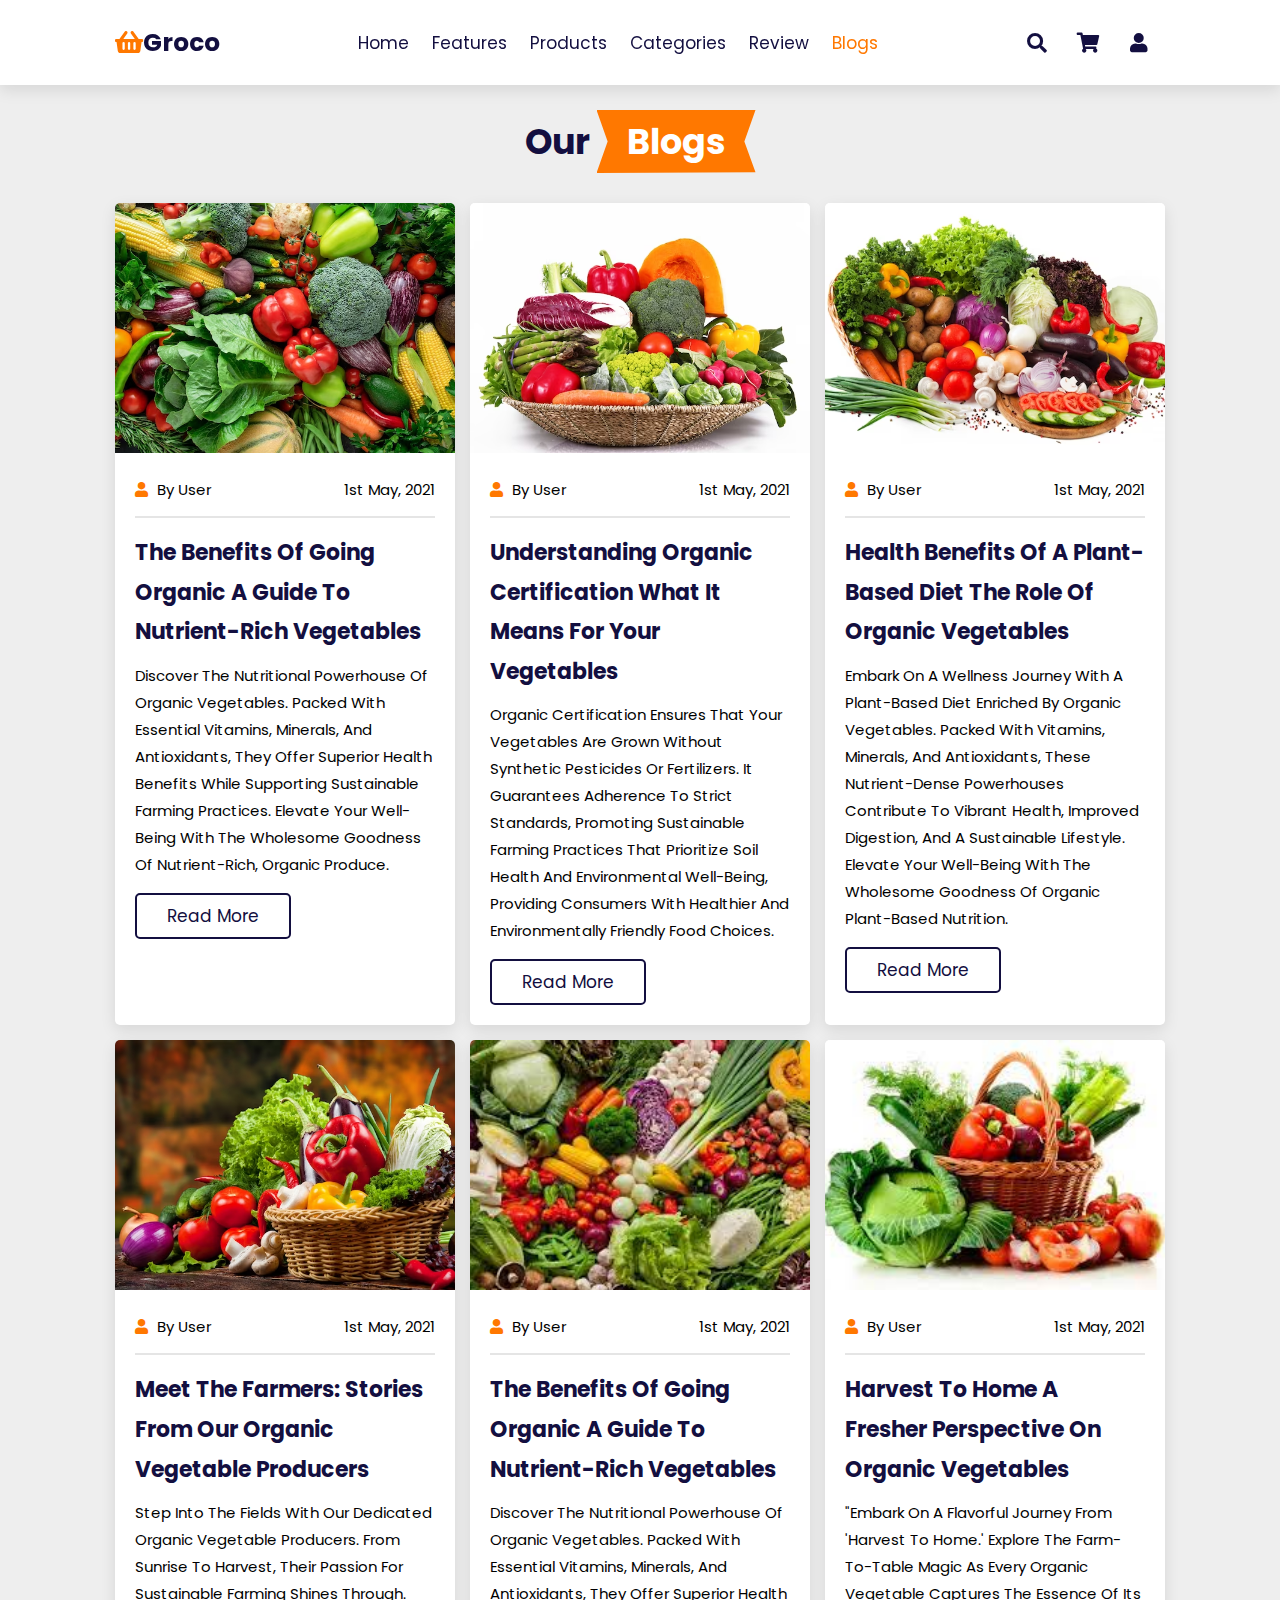
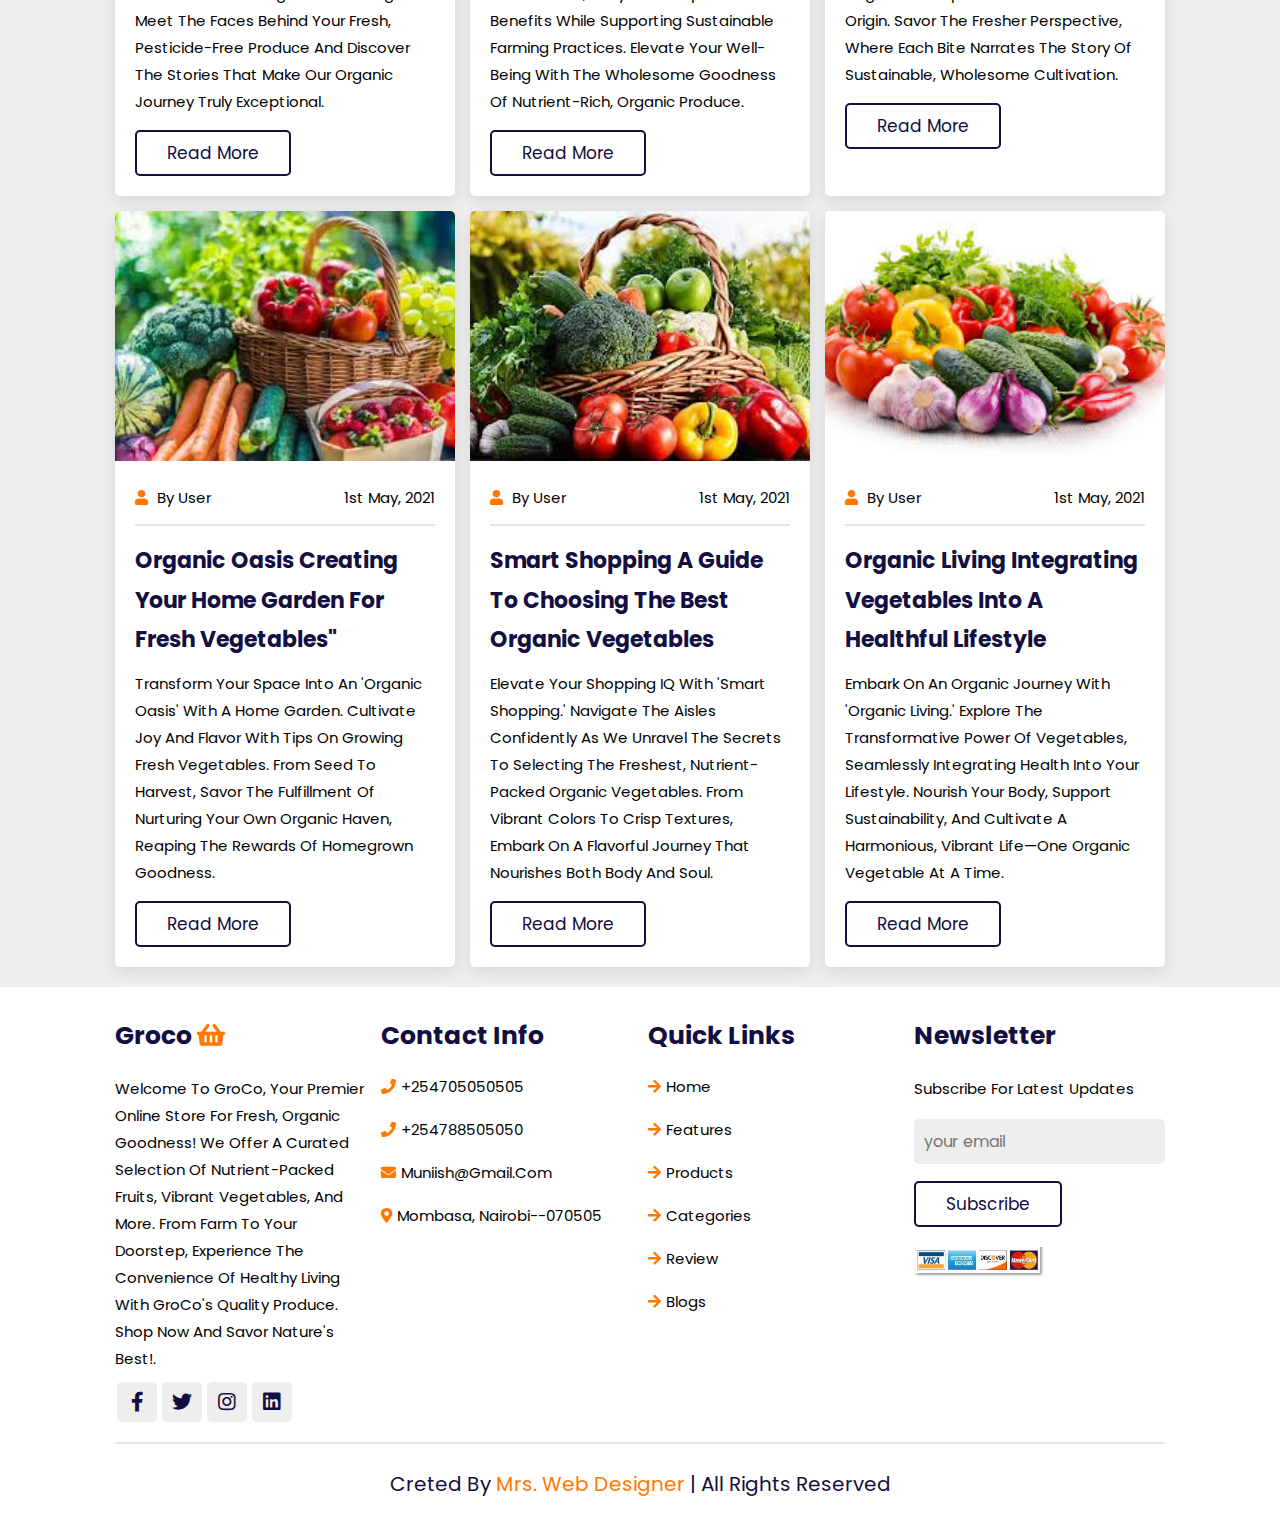
==== blog.html @ ba0c0082 "added new blog pages on html and css" ====
<!DOCTYPE html>
<html lang="en">
<head>
    <meta charset="UTF-8">
    <meta name="viewport" content="width=device-width, initial-scale=1.0">
    <title> complete responsive Grocery website esign tutorial</title>
   
  <link rel= "stylesheet" href="https://cdn.jsdelivr.net/npm/swiper@11/swiper-bundle.min.css"/>
    <!-- font awesome cdn link -->
   <link rel="stylesheet" href="https://cdnjs.cloudflare.com/ajax/libs/font-awesome/5.15.4/css/all.min.css">
   <!-- custom css file link -->
   <link rel="stylesheet" href="grocery.css">
</head>
<body>
   <!--header section start  -->
<header class="header">
  <a href="index.html" class="logo"><i class="fas fa-shopping-basket"></i>groco</a>
   <nav class="navbar">
    <a href="index.html">home</a>
    <a href="#features">features</a>
    <a href="./grocery.html">products</a>
    <a href="#categories">categories</a>
    <a href="#review">review</a>
    <a href="blog.html" style="color: #ff7800;">blogs</a>
   </nav> 
   <div class="icons">
    <div class="fas fa-bars" id="menu-btn"></div>
    <div class="fas fa-search" id="search-btn"></div>
    <div class="fas fa-shopping-cart" id="cart-btn"></div>
    <div class="fas fa-user" id="login-btn"></div>
   </div>
   <form action="" class="search-form">
    <input type="text"  id="search-box" placeholder="search here...">
    <label for="search-box" class="fas fa-search"></label>
   </form>

   <div class="shopping-cart">
    <div class="box">
        <i class="fas fa-trash"></i>
        <img src="images/watermelon-removebg-preview.png" alt="">
        <div class="content">
            <h3>watermelon</h3>
            <span class="price">$4.99/-</span>
            <span class="quantity">qty : 1</span>
        </div>
    </div>

    <div class="box">
        <i class="fas fa-trash"></i>
        <img src="images/onion.jfif" alt="">
        <div class="content">
            <h3>Onions</h3>
            <span class="price">$4.99/-</span>
            <span class="quantity">qty : 1</span>
        </div>
    </div>

    <div class="box">
        <i class="fas fa-trash"></i>
        <img src="images/chicken.jfif" alt="">
        <div class="content">
            <h3>chicken</h3>
            <span class="price">$4.99/-</span>
            <span class="quantity">qty : 1</span>
        </div>
    </div>

     <div class="total">total : $19.69/-</div>
     <a href="#" class="btn">checkout</a>
   </div>
  <form action="" class="login-form">
    <h3>login now</h3>
    <input type="email" placeholder="your email" class="box">
    <input type="password" placeholder="your password" class="box">
    <p>forget your password <a href="#"> click here</a></p>
    <p>don't have an account <a href="#"> create now</a></p>

    <input type="submit" value="login now" class="btn">
  </form>
</header>
   <!-- header section ends -->


<!-- blogs section start -->
<section class="blogs" id="blogs"style="margin-top: 70px;">

  <h1 class="heading"> our <span>blogs</span></h1>
  <div class="box-container">
    <div class="box">
      <img src="images/v.avif" alt="">
      <div class="content">
        <div class="icons">
          <a href="#"> <i class="fas fa-user"></i> by user </a>
          <a href="#"> <i class="fas fa-calender"></i> 1st may, 2021 </a>
        </div>
        <h3>The Benefits of Going Organic A Guide to Nutrient-Rich Vegetables</h3>
        <p>Discover the nutritional powerhouse of organic vegetables.
        Packed with essential vitamins, minerals, and antioxidants, 
        they offer superior health benefits while supporting sustainable 
        farming practices. Elevate your well-being with the wholesome 
        goodness of nutrient-rich, organic produce.</p>
        <a href="#" class="btn"> read more</a>
      </div>
    </div>

    <div class="box">
      <img src="images/fresh-group-vegetables-white_100488-1566.avif" alt="">
      <div class="content">
        <div class="icons">
          <a href="#"> <i class="fas fa-user"></i> by user </a>
          <a href="#"> <i class="fas fa-calender"></i> 1st may, 2021 </a>
        </div>
        <h3>Understanding Organic Certification What It Means for Your Vegetables</h3>
        <p>Organic certification ensures that your vegetables are grown without synthetic 
        pesticides or fertilizers. It guarantees adherence to strict standards, 
        promoting sustainable farming practices that prioritize soil health and 
        environmental well-being, providing consumers with healthier and environmentally 
        friendly food choices.</p>
        <a href="#" class="btn"> read more</a>
      </div>
    </div>

    <div class="box">
      <img src="images/collection-fruits-vegetables-isolated_135427-230.avif" alt="">
      <div class="content">
        <div class="icons">
          <a href="#"> <i class="fas fa-user"></i> by user </a>
          <a href="#"> <i class="fas fa-calender"></i> 1st may, 2021 </a>
        </div>
        <h3>Health Benefits of a Plant-Based Diet The Role of Organic Vegetables</h3>
        <p>Embark on a wellness journey with a plant-based diet enriched by 
        organic vegetables. Packed with vitamins, minerals, and antioxidants, 
        these nutrient-dense powerhouses contribute to vibrant health, 
        improved digestion, and a sustainable lifestyle. Elevate your 
        well-being with the wholesome goodness of organic plant-based nutrition.</p>
        <a href="#" class="btn"> read more</a>
      </div>
    </div>

    <div class="box">
      <img src="images/organic-food-background-vegetables-basket_135427-232.avif" alt="">
      <div class="content">
        <div class="icons">
          <a href="#"> <i class="fas fa-user"></i> by user </a>
          <a href="#"> <i class="fas fa-calender"></i> 1st may, 2021 </a>
        </div>
        <h3>Meet the Farmers: Stories from Our Organic Vegetable Producers</h3>
        <p>Step into the fields with our dedicated organic vegetable producers. 
        From sunrise to harvest, their passion for sustainable farming shines 
        through. Meet the faces behind your fresh, pesticide-free produce and 
        discover the stories that make our organic journey truly exceptional.</p>
        <a href="#" class="btn"> read more</a>
      </div>
    </div>

        <div class="box">
          <img src="images/veg3.jfif" alt="">
          <div class="content">
            <div class="icons">
              <a href="#"> <i class="fas fa-user"></i> by user </a>
              <a href="#"> <i class="fas fa-calender"></i> 1st may, 2021 </a>
            </div>
            <h3>The Benefits of Going Organic A Guide to Nutrient-Rich Vegetables</h3>
            <p>Discover the nutritional powerhouse of organic vegetables.
            Packed with essential vitamins, minerals, and antioxidants, 
            they offer superior health benefits while supporting sustainable 
            farming practices. Elevate your well-being with the wholesome 
            goodness of nutrient-rich, organic produce.</p>
            <a href="#" class="btn"> read more</a>
          </div>
        </div>
    
        <div class="box">
          <img src="images/veg2.jfif" alt="">
          <div class="content">
            <div class="icons">
              <a href="#"> <i class="fas fa-user"></i> by user </a>
              <a href="#"> <i class="fas fa-calender"></i> 1st may, 2021 </a>
            </div>
            <h3>Harvest to Home A Fresher Perspective on Organic Vegetables</h3>
            <p>"Embark on a flavorful journey from 'Harvest to Home.' 
            Explore the farm-to-table magic as every organic vegetable 
            captures the essence of its origin. Savor the fresher 
            perspective, where each bite narrates the story of 
            sustainable, wholesome cultivation.</p>
            <a href="#" class="btn"> read more</a>
          </div>
        </div>
    
        <div class="box">
          <img src="images/organic2.jfif" alt="">
          <div class="content">
            <div class="icons">
              <a href="#"> <i class="fas fa-user"></i> by user </a>
              <a href="#"> <i class="fas fa-calender"></i> 1st may, 2021 </a>
            </div>
            <h3>Organic Oasis Creating Your Home Garden for Fresh Vegetables"</h3>
            <p>Transform your space into an 'Organic Oasis' with a home garden.
             Cultivate joy and flavor with tips on growing fresh vegetables. 
             From seed to harvest, savor the fulfillment of nurturing your 
             own organic haven, reaping the rewards of homegrown goodness.</p>
            <a href="#" class="btn"> read more</a>
          </div>
        </div>
    
        <div class="box">
          <img src="images/organic3.jfif" alt="">
          <div class="content">
            <div class="icons">
              <a href="#"> <i class="fas fa-user"></i> by user </a>
              <a href="#"> <i class="fas fa-calender"></i> 1st may, 2021 </a>
            </div>
            <h3>Smart Shopping A Guide to Choosing the Best Organic Vegetables</h3>
            <p>Elevate your shopping IQ with 'Smart Shopping.' 
            Navigate the aisles confidently as we unravel the 
            secrets to selecting the freshest, nutrient-packed organic 
            vegetables. From vibrant colors to crisp textures, 
            embark on a flavorful journey that nourishes both body and soul.</p>
            <a href="#" class="btn"> read more</a>
          </div>
        </div>
    

        <div class="box">
            <img src="images/organic4.jfif" alt="">
            <div class="content">
              <div class="icons">
                <a href="#"> <i class="fas fa-user"></i> by user </a>
                <a href="#"> <i class="fas fa-calender"></i> 1st may, 2021 </a>
              </div>
              <h3>Organic Living Integrating Vegetables into a Healthful Lifestyle</h3>
              <p>Embark on an organic journey with 'Organic Living.' 
               Explore the transformative power of vegetables, seamlessly 
               integrating health into your lifestyle. Nourish your body, 
               support sustainability, and cultivate a harmonious, vibrant 
               life—one organic vegetable at a time.</p>
              <a href="#" class="btn"> read more</a>
            </div>
          </div>






  </div>
</section>

<!--blogs section ends  -->


<!--footer section starts  -->

<section class="footer">

  <div class="box-container">
    <div class="box">
      <h3> groco <i class="fas fa-shopping-basket"></i></h3>
      <p>Welcome to GroCo, your premier online store for fresh, 
      organic goodness! We offer a curated selection of nutrient-packed 
      fruits, vibrant vegetables, and more. From farm to your doorstep, 
      experience the convenience of healthy living with GroCo's quality 
      produce. Shop now and savor nature's best!.</p>
      <div class="share">
       <a href="#" class="fab fa-facebook-f"></a>
       <a href="#" class="fab fa-twitter"></a>
       <a href="#" class="fab fa-instagram"></a>
       <a href="#" class="fab fa-linkedin"></a>
      </div>
    </div>

    <div class="box">
      <h3>contact info</h3>
     <a href="#" class="links"><i class="fas fa-phone"></i>+254705050505</a>
     <a href="#" class="links"><i class="fas fa-phone"></i>+254788505050</a>
     <a href="#" class="links"><i class="fas fa-envelope"></i>muniish@gmail.com</a>
     <a href="#" class="links"><i class="fas fa-map-marker-alt"></i>Mombasa, Nairobi--070505</a>
    </div>

    <div class="box">
      <h3>Quick links</h3>
     <a href="#" class="links"><i class="fas fa-arrow-right"></i>home</a>
     <a href="#" class="links"><i class="fas fa-arrow-right"></i>features</a>
     <a href="#" class="links"><i class="fas fa-arrow-right"></i>products</a>
     <a href="#" class="links"><i class="fas fa-arrow-right"></i>categories</a>
     <a href="#" class="links"><i class="fas fa-arrow-right"></i>review</a>
     <a href="#" class="links"><i class="fas fa-arrow-right"></i>blogs</a>
     
    </div>

    <div class="box">
      <h3>newsletter</h3>
     <p>subscribe for latest updates</p>
     <input type="text"  placeholder="your email" class="email">
     <input type="submit" value="subscribe" class="btn">
     <img src="images/payment.jpg"  class="payment-img" alt="">
    </div>

  </div>

  <div class="credit"> creted by <span> mrs. web designer </span> | all rights reserved </div>


</section>



















<!-- footer section ends -->



























    <!-- custom js file -->
    <script src="https://cdn.jsdelivr.net/npm/swiper@11/swiper-bundle.min.js"></script>
    <script src="grocery.js"></script>
</body>
</html>
---- grocery.css ----
@import url('https://fonts.googleapis.com/css2?family=Poppins:wght@100;300;400;500;600&display=swap');
:root{
    --orange:#ff7800;
    --black:#130f40;
    --light-color:--#666;
    --box-shadow: 0 .5rem 1.5rem rgba(0,0,0,.1);
    --border:.2rem solid rgba(0,0,0,.1);
    --outline:.1rem solid rgba(0,0,0,.1);
    --outline-hover:.2rem solid var(--black);

}

*{
    font-family: 'Poppins', sans-serif;
    margin: 0; padding: 0;
    box-sizing: border-box;
    outline: none; border: none;
    text-decoration: none;
    text-transform: capitalize;
    transition: all.2s linear;

}
html {
 font-size: 62.5%;
 overflow-x: hidden;
 scroll-behavior: smooth;
 scroll-padding-top: 7rem;

}
body {
    background: #eee;
}
section {
 padding: 2rem 9%;   
}
.heading {
  text-align: center;
  padding: 2rem 0;
  padding-bottom: 3rem;
  font-size: 3.5rem;
  color: var(--black);

}
.heading span {
   background: var(--orange);
   color: #fff;
   display: inline-block;
   padding: .5rem 3rem;
   clip-path: polygon(100% 0, 93% 50%, 100% 99%, 0% 100%, 7% 50%, 0% 0%);

}
.btn {
  margin-top: 1rem;
  display: inline-block;
  padding: .8rem 3rem;
  font-size: 1.7rem;
  border-radius: .5rem;
  border: .2rem solid var(--black);
  color: var(--black);
  cursor: pointer;  
  background: none;
}
.btn:hover {
    background: var(--orange);
    color: #fff;
}
.header {
  position: fixed;
  top:0; left: 0; right: 0;
  z-index: 1000;
  display: flex;
  align-items: center;
  justify-content: space-between;
  padding: 2rem 9%;
  background: #fff;
  box-shadow: var(--box-shadow);

}
.header .logo {
   font-size: 2.5rem;
   font-weight: bolder;
   color: var(--black); 
}
.header .logo i {
color: var(--orange);
}

.header .navbar a{
    font-size: 1.7rem;
    margin: 0 1rem;
    color: var(--black);
}
header .navbar a:hover {
 color: var(--orange);   
}
.header .icons div {
height: 4.5rem;
width: 4.5rem;
line-height: 4.5rem;
border-radius: .5rem;
background: #fff;
color: var(--black);
font-size: 2rem;
margin-right: .3rem;
cursor: pointer;
text-align: center;
}
.header .icons div:hover {
    background: var(--orange);
    color: #fff;
}
#menu-btn{
    display: none;
} 
.header .search-form {
    position: absolute;
    top: 110%; right:-110%;
    width: 50rem;
    height: 5rem;
    background: #fff;
    border-radius: .5rem;
    overflow: hidden;
    display: flex;
    align-items: center;
    box-shadow: var(--box-shadow);
}
.header .search-form.active {
  right: 2rem;
  transition: .4s linear;  
}
.header .search-form input {
height: 100%;
width: 100%;
background: none;
text-transform: none;
font-size: 1.6rem;
color: var(--black);
padding: 0 1.5rem;
}
.header .search-form label {
  font-size: 2.2rem;
  padding-right: 1.5rem;
  color: var(--black);
  cursor: pointer;  
}
.header .search-form label:hover {
  color: var(--orange);  
}
.header .shopping-cart {
    position: absolute;
    top: 110%; right: -110%;
    padding: 1rem;
    border-radius: .5rem;
    box-shadow: var(--box-shadow);
    width: 35rem;
    background: #fff;

}
.header .shopping-cart.active {
   right: 2rem;
   transition: .4s linear; 
}
.header .shopping-cart .box {
  display: flex;
  align-items: center;
  gap: 1rem;
  position: relative;
  margin: 1rem 0;  
}
.header .shopping-cart .box img {
   height: 10rem; 
}
.header .shopping-cart .box .fa-trash {
  font-size: 2rem;
  position: absolute;
  top: 50%; right: 2rem;
  cursor: pointer;
  color: var(--light-color);
  transform: translateY(-50%);  
}
.header .shopping-cart .box .fa-trash:hover {
color: var(--orange);    
}
.header .shopping-cart .box .content h3 {
    color: var(--black);
    font-size: 1.7rem;
    padding-bottom: 1rem;
}
.header .shopping-cart .box .content span {
    color: var(--light-color);
    font-size: 1.6rem;
}
.header .shopping-cart .box .content .quantity {
padding-left: 1rem;
}
.header .shopping-cart .total {
 font-size: 2.5rem;
 padding: 1rem 0;
 text-align: center;
 color: var(--black);   
}
.header .shopping-cart .btn {
    display: block;
    text-align: center;
    margin: 1rem;
}
.header .login-form {
 position: absolute;
 top: 110%; right: -110%;
 width: 30rem;
 box-shadow: var(--box-shadow);  
 padding: 2rem;
 border-radius: .5rem; 
 background: #fff;
 text-align: center;
}
.header .login-form.active {
  right: 2rem;
  transform: .4s linear;  
}
.header .login-form h3 {
    font-size: 2.5rem;
    text-transform: uppercase;
    color: var(--black);
}
.header .login-form .box {
  width: 100%;
  margin: .7rem 0;
  background: #eee;
  border-radius: .5rem;
  padding: 1rem;
  font-size: 1.6rem;
  color: var(--black);
  text-transform: none;
}
.header .login-form p {
  font-size: 1.4rem;
  padding: .5rem 0;
  color: var(--light-color);  
}
.header .login-form p a {
  color: var(--orange);
  text-decoration: underline;  
}
.home {
  display: flex;
  align-items: center;
  justify-content: center;
  background: url(images/banner2.jpg) no-repeat; 
  background-position: center;
  background-size: cover;
  padding-top: 17rem;
  padding-bottom: 10rem; 
}
.home .content {
  text-align: center;
  width: 60rem;  
}
.home .content h3 {
    color: var(--light-color);
    font-size: 3rem;
  
}
.home .content h3 span{
    color: var(--orange);
}
.home .content p {
    color: var(--light-color);
    font-size: 1.7rem;
    padding: 1rem 0;
    line-height:1.8rem ;
}
.features .box-container {
    display: grid;
    grid-template-columns: repeat(auto-fit, minmax(30rem, 1fr));
    gap: 1.5rem;
}
.features .box-container .box {
   padding: 3rem;
   background: #fff;
   outline: var(--outline);
   outline-offset: -1rem;
   text-align: center; 
   box-shadow: var(--box-shadow);
}

.features .box-container .box:hover {
    outline: var(--outline-hover);
    outline-offset: 0rem;  
}
.features .box-container .box img {
 margin: 1rem 0;
 height: 15rem;   
}
.features .box-container .box h3 {
 font-size: 2.5rem;
 line-height: 1.8;
 color: var(--black);   
}
.features .box-container .box p {
    font-size: 1.5rem;
    line-height: 1.8;
    color: var(--light-color); 
    padding: 1rem 0;  
}
.products .product-slider {
    padding: 1rem;
}
.products .product-slider:first-child {
  margin-bottom: 2rem;  
}  
.products .product-slider .box{
    background: #fff;
    border-radius: .5rem;
    padding: 3rem 2rem;
    outline-offset: -1rem;
    outline: var(--outline);
    box-shadow: var(--box-shadow);
    transition: .2s linear;
}
.products .product-slider .box:hover {
    outline-offset: 0rem;
    outline: var(--outline-hover); 
}
.products .product-slider .box img {
    height: 20rem;
}
.products .product-slider .box h3 {
  font-size: 2.5rem;
  color: var(--black);  
}
.products .product-slider .box .price{
    font-size: 2rem;
    color: var(--light-color); 
    padding: .5rem 0; 
}
.products .product-slider .box .star i{
    font-size: 2rem;
    color: var(--orange); 
    padding: .5rem 0; 
}
.categories .box-container {
  display: grid;
  grid-template-columns: repeat(auto-fit, minmax(26rem, 1fr));
  gap: 1.5rem;
}

.categories .box-container .box{
 padding: 3rem 2rem;
 border-radius: .5rem;
 background: #fff;
 box-shadow: var(--black);
 outline: var(--outline);
 outline-offset: -1rem;
 text-align: center; 
}
.categories .box-container .box:hover{
  outline: var(--outline-hover);
 outline-offset: 0rem;
}
.categories .box-container .box img {
  margin: 1rem 0;
  height: 15rem;
}
.categories .box-container .box h3{
  font-size: 2rem;
  color: var(--black);
  line-height: 1.8;
}
.categories .box-container .box p {
  font-size: 1.7rem;
  color: var(--light-color);
  line-height: 1.8;
  padding: 1rem 0;
}
.review .review-slider{
  padding: 1rem;
}
.review .review-slider .box {
  background: #fff;
  border-radius: .5rem;
  text-align: center;
  padding: 3rem 2rem;
  outline-offset: -1rem;
  outline: var(--outline);
  box-shadow: var(--box-shadow);
  transition: .2s linear; 
}
.review .review-slider .box:hover {
  outline: var(--outline-hover);
 outline-offset: 0rem;
} 
.review .review-slider .box img {
  height: 10rem;
  width: 10rem;
  border-radius: 50%;
}
.review .review-slider .box p{
  padding: 1rem 0;
  line-height: 1.8;
  color: var(--light-color);
  font-size: 1.5rem;
}
.review .review-slider .box h3{
  padding-bottom: .5rem;
  color: var(--black);
  font-size: 2.2rem;
}
.review .review-slider .box .stars i{
  color: var(--orange);
  font-size: 1.7rem;
}
.blogs .box-container {
  display: grid;
  grid-template-columns: repeat(auto-fit, minmax(30rem, 1fr));
  gap: 1.5rem;
}
.blogs .box-container .box {
  overflow: hidden;
  border-radius: .5rem;
  box-shadow: var(--box-shadow);
  background: #fff;
}
.blogs .box-container .box img {
  height: 25rem;
  width: 100%;
  object-fit: cover;
}
.blogs .box-container .box .content {
  padding: 2rem;
}
.blogs .box-container .box .content .icons {
 display: flex;
 align-items: center;
 justify-content: space-between;
 padding-bottom: 1.5rem;
 margin-bottom: 1rem;
 border-bottom: var(--border);
}
.blogs .box-container .box .content .icons a {
  color: var(--light-color);
  font-size: 1.5rem;
}
.blogs .box-container .box .content .icons a:hover {
color: var(--black); 
}
.blogs .box-container .box .content .icons a i{
  color: var(--orange);
  padding-right: .5rem;
}
.blogs .box-container .box .content h3 {
  line-height: 1.8;
  color: var(--black);
  font-size: 2.2rem;
  padding: .5rem 0;
}
.blogs .box-container .box .content p {
  line-height: 1.8;
  color: var(--light-color);
  font-size: 1.5rem;
  padding: .5rem 0;
}

.footer {
  background: #fff;
}
.footer .box-container {
  display: grid;
  grid-template-columns: repeat(auto-fit, minmax(25rem, 1fr));
  gap: 1.5rem;
}
.footer .box-container .box h3 {
  font-size: 2.5rem;
  color: var(--black);
  padding: 1rem 0;
}
.footer .box-container .box h3 i{
  color: var(--orange);
  }
  
.footer .box-container .box .links {
  display: block;
  font-size: 1.5rem;
  color: var(--light-color);
  padding: 1rem 0;
}
.footer .box-container .box .links i {
  color: var(--orange);
  padding-right: .5rem;
}
.footer .box-container .box .links:hover i {
  padding-right: 2rem;
}
.footer .box-container .box p {
  line-height: 1.8;
  font-size: 1.5rem;
  color: var(--light-color);
  padding: 1rem 0;
}

.footer .box-container .box .share a{
  height: 4rem;
  width: 4rem;
  line-height: 4rem;
  border-radius: .5rem;
  font-size: 2rem;
  color: var(--black);
  margin-left: .2rem;
  background: #eee;
  text-align: center;
}
.footer .box-container .box .share a:hover {
  background: var(--orange);
  color: #fff;
}
.footer .box-container .box .email {
  width: 100%;
  margin: .7rem 0;
  padding: 1rem;
  border-radius: .5rem;
  background: #eee;
  font-size: 1.6rem;
  color: var(--black);
  text-transform: none;
}
.footer .box-container .box .payment-img {
 margin-top: 2rem;
 height: 3rem; 
}

.footer .credit {
 text-align: center;
 margin-top: 2rem;
 padding: 1rem;
 padding-top: 2.5rem;
 font-size: 2rem;
 color: var(--black);
 border-top:var(--border) ; 
}
.footer .credit span {
  color: var(--orange);
}

















/* media quaries */
@media (max-width:991px){
    html {
        font-size: 55%;
   } 
    .header {
     padding: 2rem;   
    }
    section {
        padding: 2rem;   
    }
}
@media (max-width:768px){
    #menu-btn{
        display: inline-block;

    }
    .header .search-form {
    width: 90%;    
    }
    .header .navbar {
       position: absolute;
       top: 110%; right: -110%;
       width: 30rem;
       box-shadow: var(--box-shadow);
       border-radius: .5rem;
       background: #fff; 
    }
    .header .navbar.active{
      right: 2rem;
      transition: .4s linear;  
    }
    .header .navbar a {
      font-size: 2rem; 
      margin: 2rem 2.5rem;
      display: block; 
    } 
}
@media (max-width:450px){
    html {
        font-size: 50%;
   } 
    .heading {
     font-size: 2.5rem;   
    }

    .footer {
     text-align: center; 
    }
}
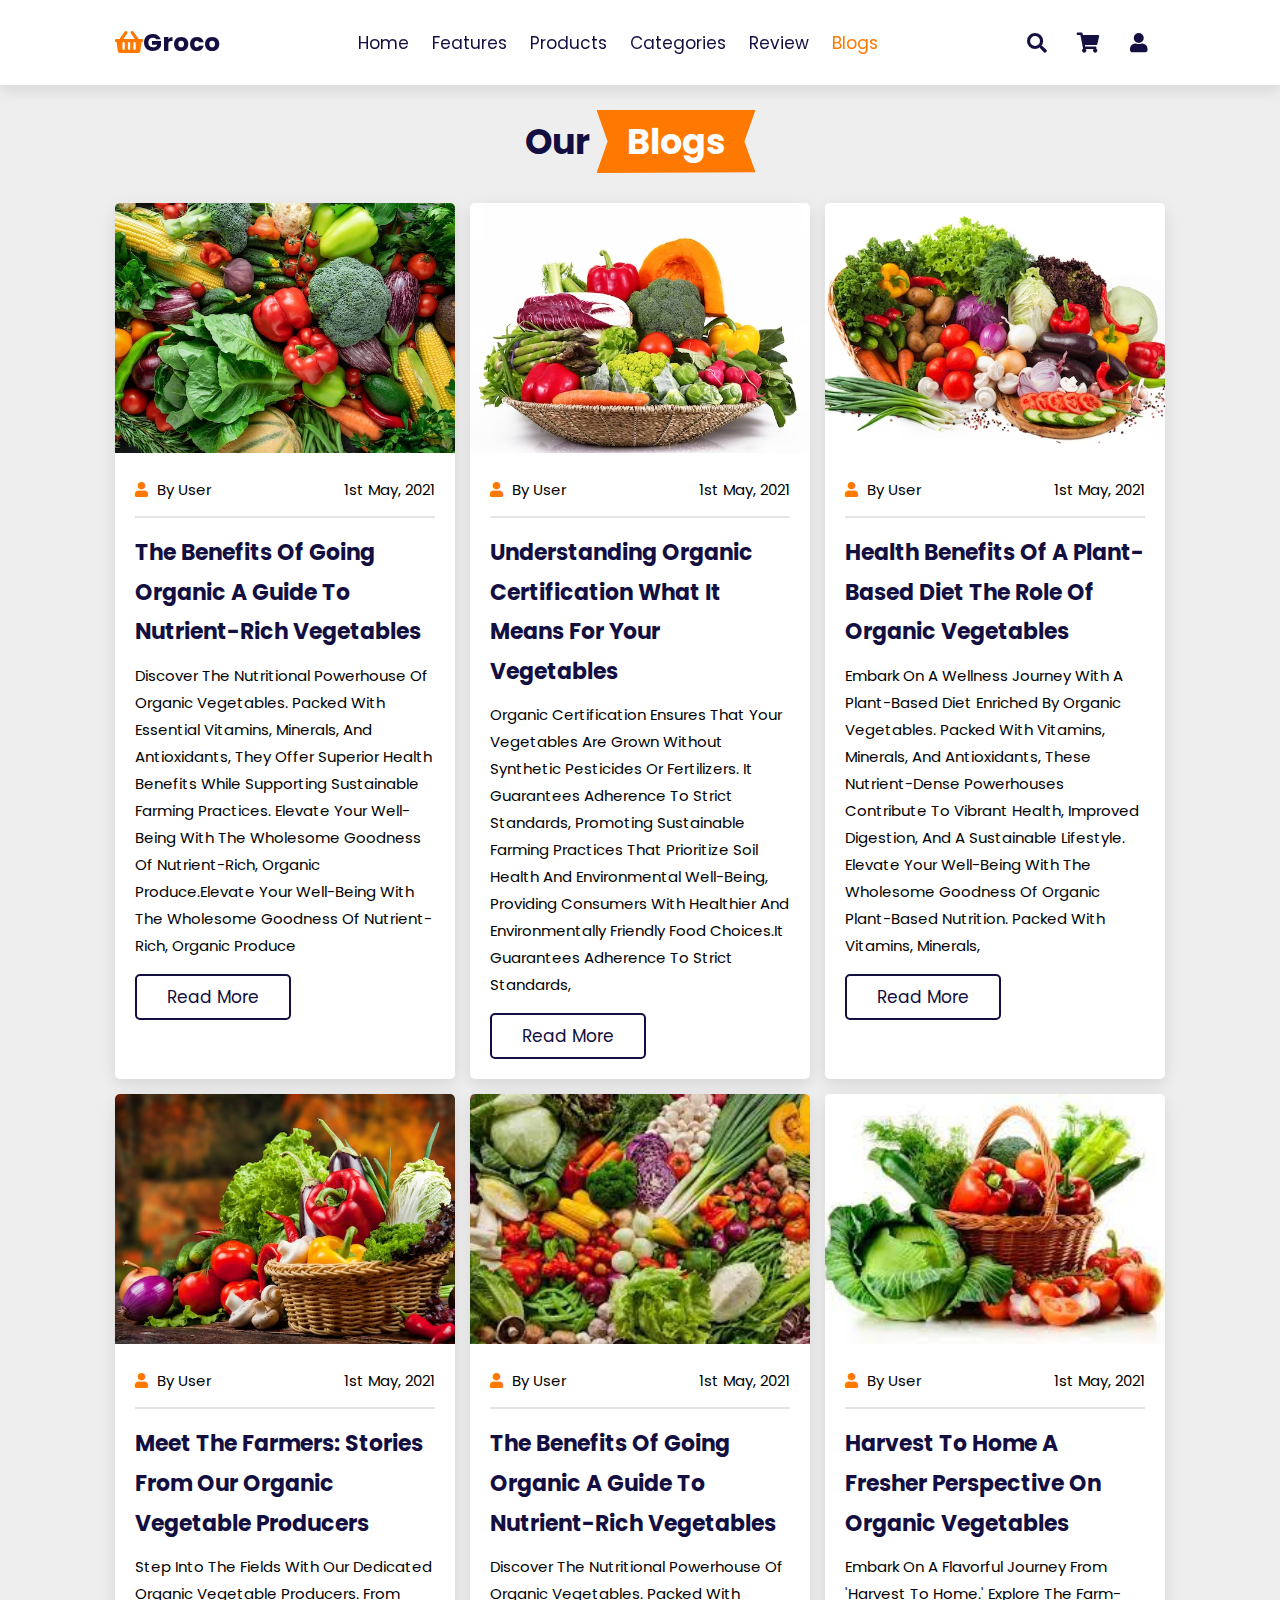
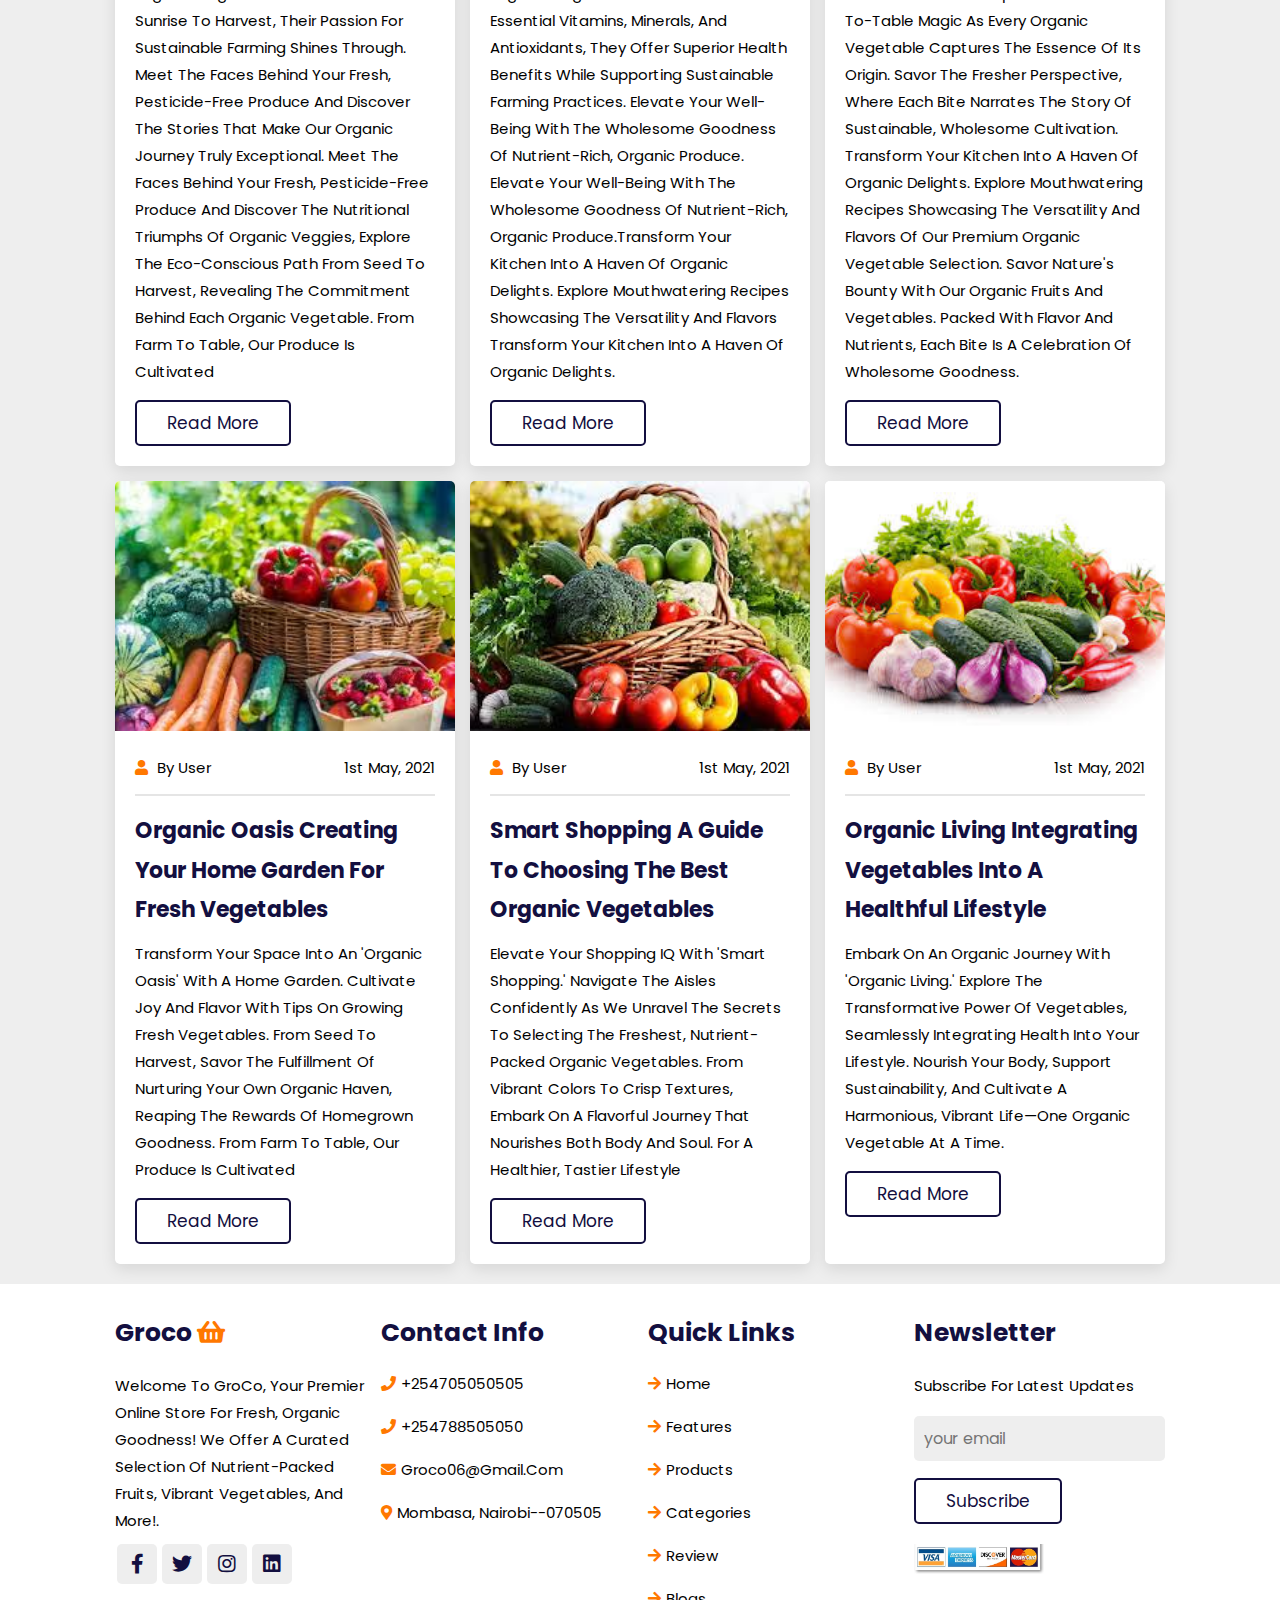
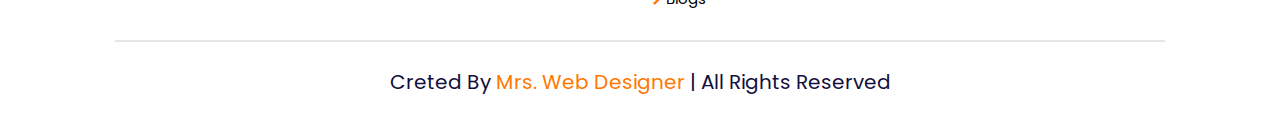
==== commit 63cc920b: "updated some changes" ====
--- a/blog.html
+++ b/blog.html
@@ -19,7 +19,7 @@
     <a href="index.html">home</a>
     <a href="#features">features</a>
     <a href="./grocery.html">products</a>
-    <a href="#categories">categories</a>
+    <a href="categories.html">categories</a>
     <a href="#review">review</a>
     <a href="blog.html" style="color: #ff7800;">blogs</a>
    </nav> 
@@ -98,7 +98,8 @@
         Packed with essential vitamins, minerals, and antioxidants, 
         they offer superior health benefits while supporting sustainable 
         farming practices. Elevate your well-being with the wholesome 
-        goodness of nutrient-rich, organic produce.</p>
+        goodness of nutrient-rich, organic produce.Elevate your well-being with the wholesome 
+        goodness of nutrient-rich, organic produce</p>
         <a href="#" class="btn"> read more</a>
       </div>
     </div>
@@ -115,7 +116,7 @@
         pesticides or fertilizers. It guarantees adherence to strict standards, 
         promoting sustainable farming practices that prioritize soil health and 
         environmental well-being, providing consumers with healthier and environmentally 
-        friendly food choices.</p>
+        friendly food choices.It guarantees adherence to strict standards, </p>
         <a href="#" class="btn"> read more</a>
       </div>
     </div>
@@ -132,7 +133,7 @@
         organic vegetables. Packed with vitamins, minerals, and antioxidants, 
         these nutrient-dense powerhouses contribute to vibrant health, 
         improved digestion, and a sustainable lifestyle. Elevate your 
-        well-being with the wholesome goodness of organic plant-based nutrition.</p>
+        well-being with the wholesome goodness of organic plant-based nutrition. Packed with vitamins, minerals,</p>
         <a href="#" class="btn"> read more</a>
       </div>
     </div>
@@ -148,7 +149,12 @@
         <p>Step into the fields with our dedicated organic vegetable producers. 
         From sunrise to harvest, their passion for sustainable farming shines 
         through. Meet the faces behind your fresh, pesticide-free produce and 
-        discover the stories that make our organic journey truly exceptional.</p>
+        discover the stories that make our organic journey truly exceptional. 
+        Meet the faces behind your fresh, pesticide-free produce and 
+        Discover the nutritional triumphs of organic veggies, Explore the 
+        eco-conscious path from seed to harvest, revealing the commitment
+        behind each organic vegetable. From farm to table,
+        our produce is cultivated </p>
         <a href="#" class="btn"> read more</a>
       </div>
     </div>
@@ -165,7 +171,10 @@
             Packed with essential vitamins, minerals, and antioxidants, 
             they offer superior health benefits while supporting sustainable 
             farming practices. Elevate your well-being with the wholesome 
-            goodness of nutrient-rich, organic produce.</p>
+            goodness of nutrient-rich, organic produce. Elevate your well-being with the wholesome 
+            goodness of nutrient-rich, organic produce.Transform your kitchen into a haven of organic delights. 
+            Explore mouthwatering recipes showcasing the versatility and flavors Transform your kitchen into a
+             haven of organic delights.</p>
             <a href="#" class="btn"> read more</a>
           </div>
         </div>
@@ -178,11 +187,18 @@
               <a href="#"> <i class="fas fa-calender"></i> 1st may, 2021 </a>
             </div>
             <h3>Harvest to Home A Fresher Perspective on Organic Vegetables</h3>
-            <p>"Embark on a flavorful journey from 'Harvest to Home.' 
+            <p>Embark on a flavorful journey from 'Harvest to Home.' 
             Explore the farm-to-table magic as every organic vegetable 
             captures the essence of its origin. Savor the fresher 
             perspective, where each bite narrates the story of 
-            sustainable, wholesome cultivation.</p>
+            sustainable, wholesome cultivation.
+            Transform your kitchen into a haven of organic delights. 
+            Explore mouthwatering recipes showcasing the versatility 
+            and flavors of our premium organic vegetable selection.
+            Savor nature's bounty with our organic fruits and vegetables. 
+            Packed with flavor and nutrients, each bite is a celebration 
+            of wholesome goodness.   
+          </p>
             <a href="#" class="btn"> read more</a>
           </div>
         </div>
@@ -194,11 +210,12 @@
               <a href="#"> <i class="fas fa-user"></i> by user </a>
               <a href="#"> <i class="fas fa-calender"></i> 1st may, 2021 </a>
             </div>
-            <h3>Organic Oasis Creating Your Home Garden for Fresh Vegetables"</h3>
+            <h3>Organic Oasis Creating Your Home Garden for Fresh Vegetables</h3>
             <p>Transform your space into an 'Organic Oasis' with a home garden.
              Cultivate joy and flavor with tips on growing fresh vegetables. 
              From seed to harvest, savor the fulfillment of nurturing your 
-             own organic haven, reaping the rewards of homegrown goodness.</p>
+             own organic haven, reaping the rewards of homegrown goodness. From farm to table, 
+             our produce is cultivated</p>
             <a href="#" class="btn"> read more</a>
           </div>
         </div>
@@ -215,7 +232,7 @@
             Navigate the aisles confidently as we unravel the 
             secrets to selecting the freshest, nutrient-packed organic 
             vegetables. From vibrant colors to crisp textures, 
-            embark on a flavorful journey that nourishes both body and soul.</p>
+            embark on a flavorful journey that nourishes both body and soul.  for a healthier, tastier lifestyle </p>
             <a href="#" class="btn"> read more</a>
           </div>
         </div>
@@ -258,9 +275,7 @@
       <h3> groco <i class="fas fa-shopping-basket"></i></h3>
       <p>Welcome to GroCo, your premier online store for fresh, 
       organic goodness! We offer a curated selection of nutrient-packed 
-      fruits, vibrant vegetables, and more. From farm to your doorstep, 
-      experience the convenience of healthy living with GroCo's quality 
-      produce. Shop now and savor nature's best!.</p>
+      fruits, vibrant vegetables, and more!.</p>
       <div class="share">
        <a href="#" class="fab fa-facebook-f"></a>
        <a href="#" class="fab fa-twitter"></a>
@@ -273,7 +288,7 @@
       <h3>contact info</h3>
      <a href="#" class="links"><i class="fas fa-phone"></i>+254705050505</a>
      <a href="#" class="links"><i class="fas fa-phone"></i>+254788505050</a>
-     <a href="#" class="links"><i class="fas fa-envelope"></i>muniish@gmail.com</a>
+     <a href="#" class="links"><i class="fas fa-envelope"></i>groco06@gmail.com</a>
      <a href="#" class="links"><i class="fas fa-map-marker-alt"></i>Mombasa, Nairobi--070505</a>
     </div>
 
--- a/grocery.css
+++ b/grocery.css
@@ -341,7 +341,7 @@
 }
 .categories .box-container {
   display: grid;
-  grid-template-columns: repeat(auto-fit, minmax(26rem, 1fr));
+  grid-template-columns: repeat(4, 1fr);
   gap: 1.5rem;
 }
 
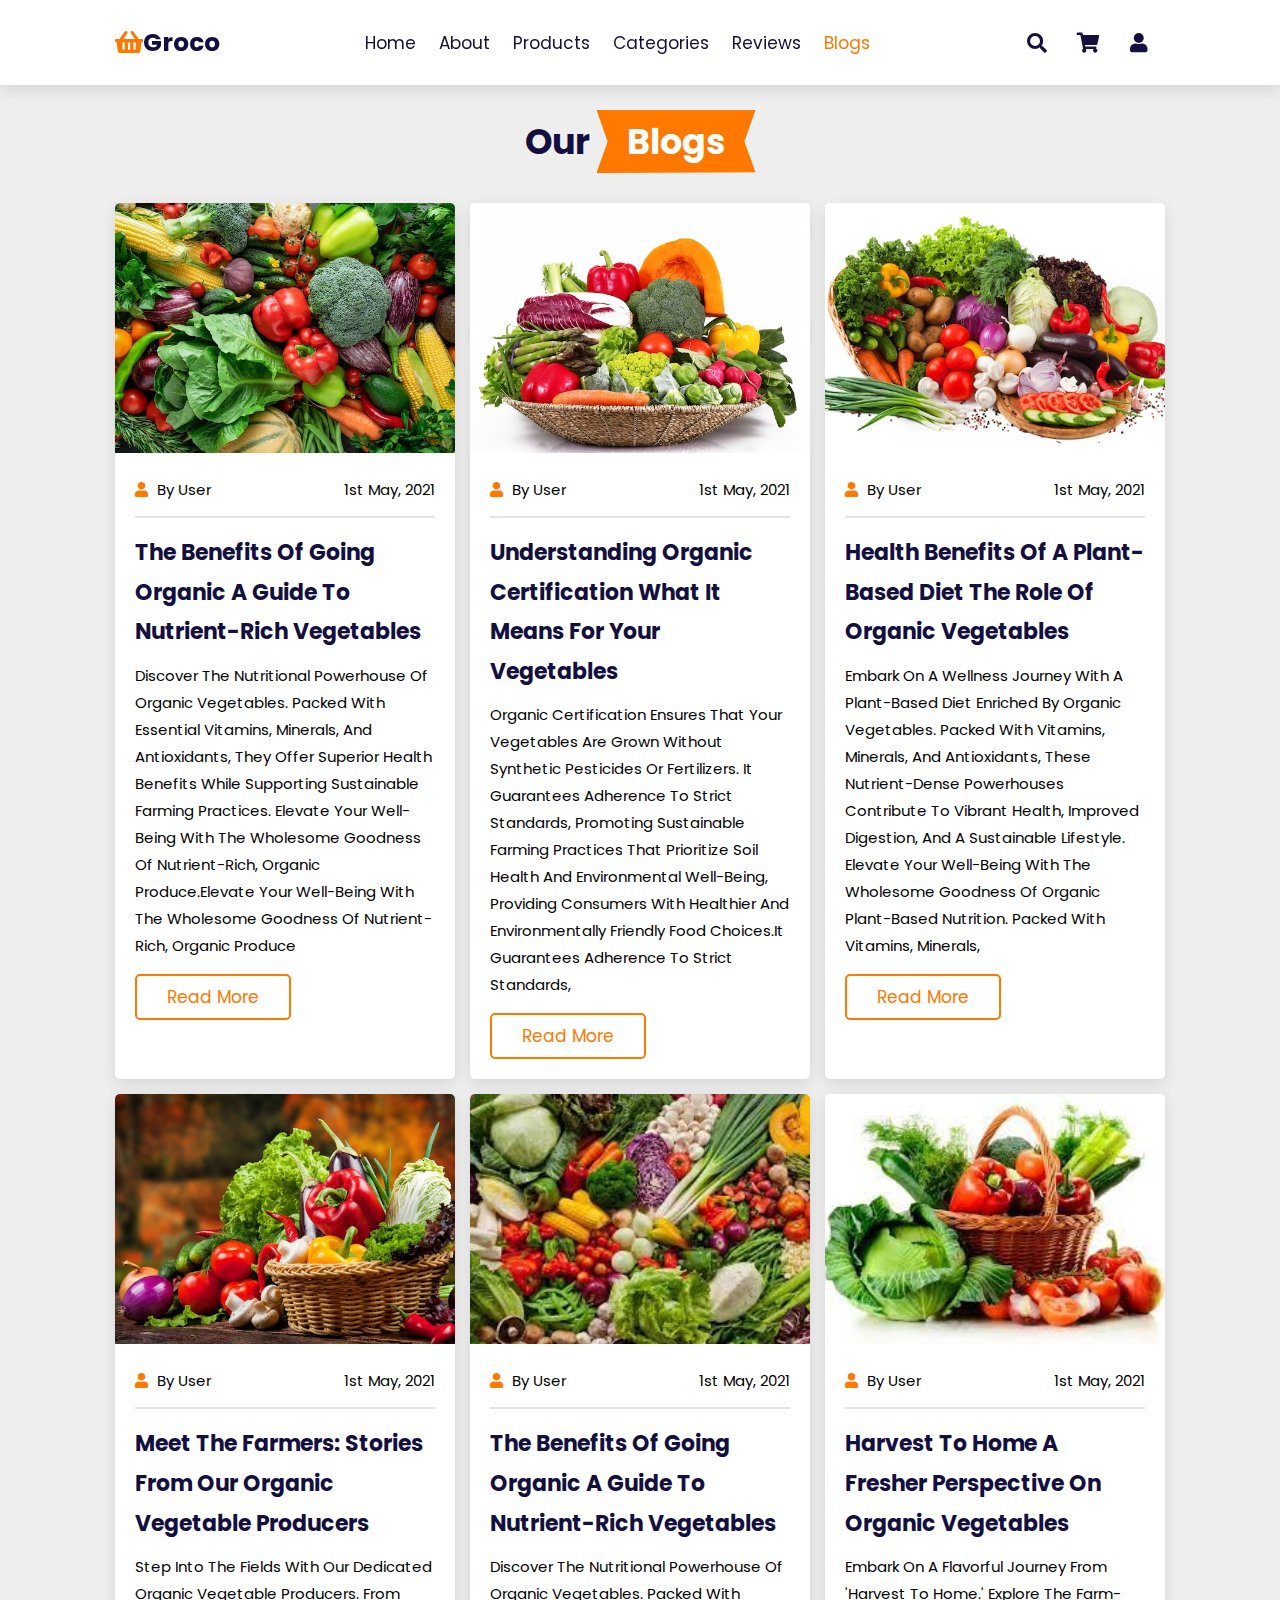
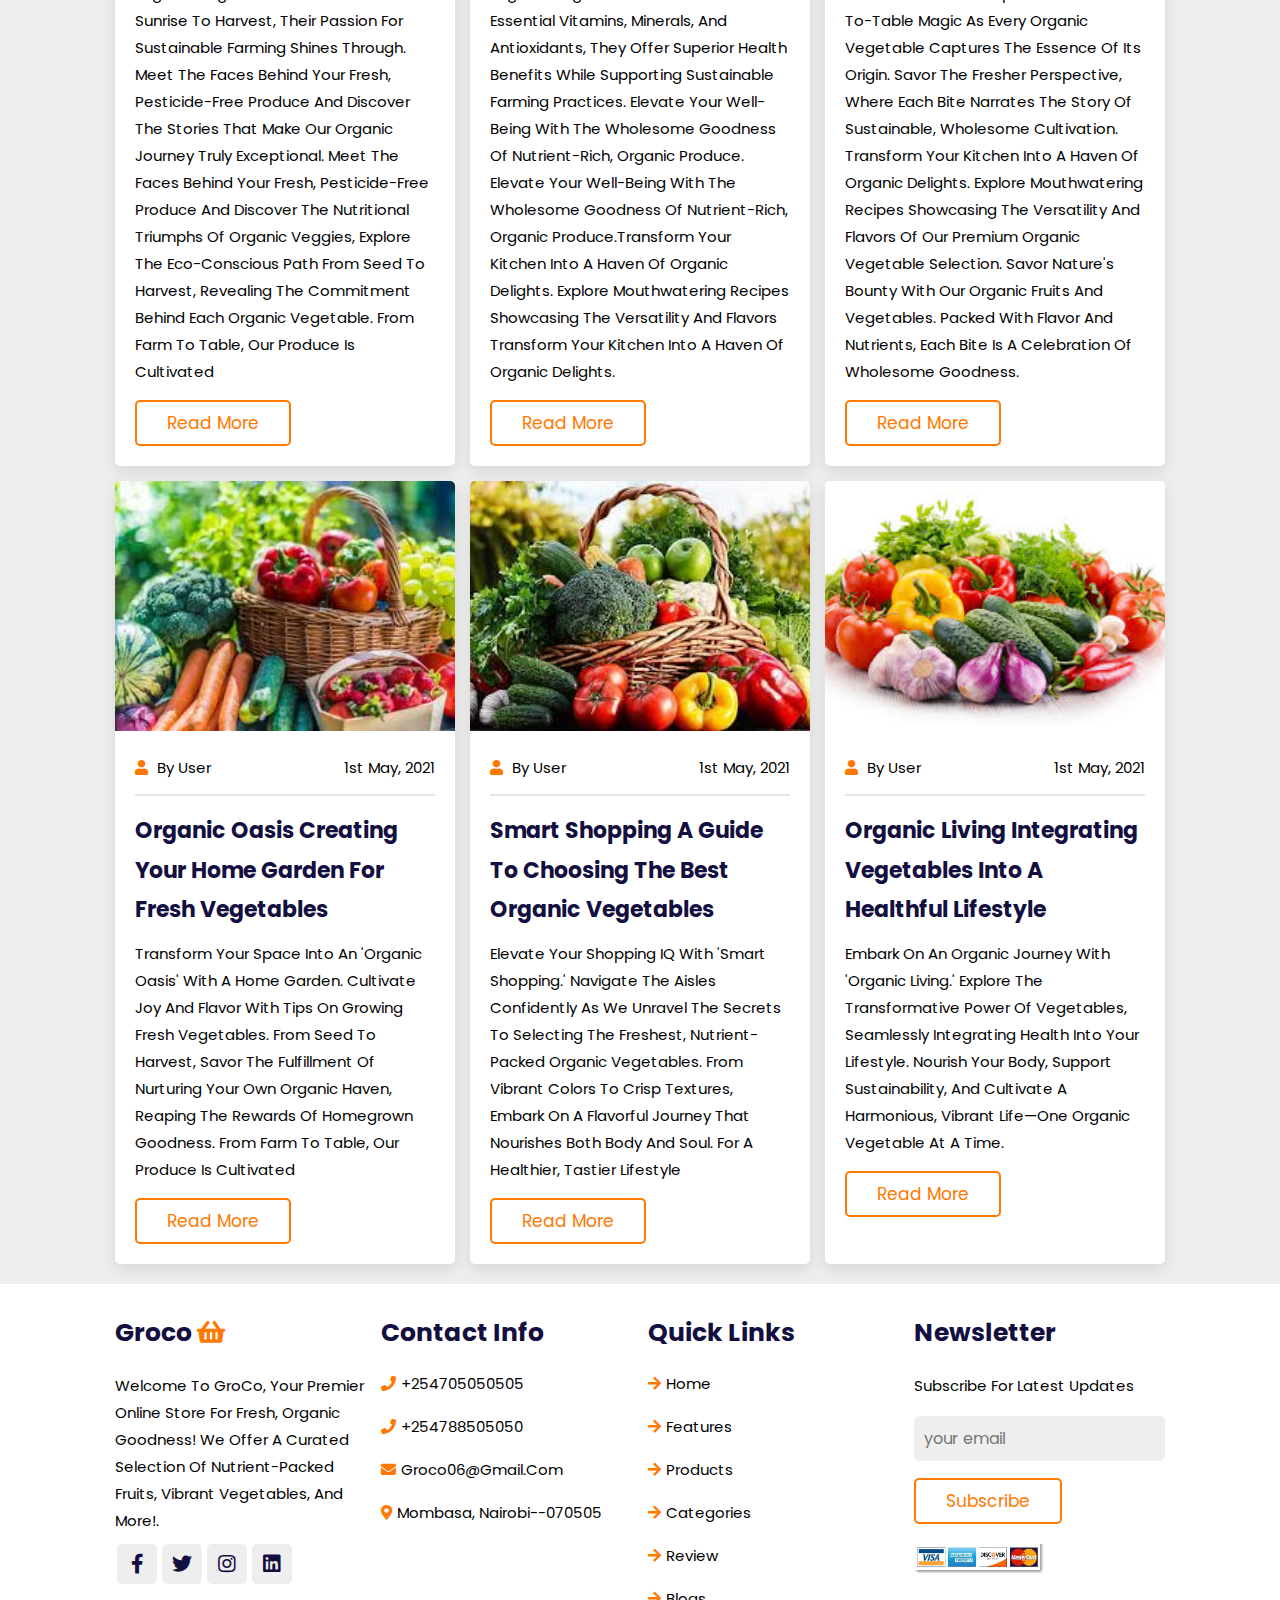
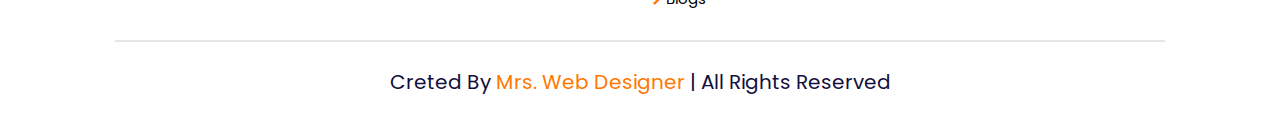
==== commit ea167c0b: "i have created review page and features page" ====
--- a/blog.html
+++ b/blog.html
@@ -17,10 +17,10 @@
   <a href="index.html" class="logo"><i class="fas fa-shopping-basket"></i>groco</a>
    <nav class="navbar">
     <a href="index.html">home</a>
-    <a href="#features">features</a>
+    <a href="./features.html #features">about</a>
     <a href="./grocery.html">products</a>
     <a href="categories.html">categories</a>
-    <a href="#review">review</a>
+    <a href="./reviews.html  #review">reviews</a>
     <a href="blog.html" style="color: #ff7800;">blogs</a>
    </nav> 
    <div class="icons">
--- a/grocery.css
+++ b/grocery.css
@@ -55,8 +55,8 @@
   padding: .8rem 3rem;
   font-size: 1.7rem;
   border-radius: .5rem;
-  border: .2rem solid var(--black);
-  color: var(--black);
+  border: .2rem solid var(--orange);
+  color: var(--orange);
   cursor: pointer;  
   background: none;
 }
@@ -246,7 +246,7 @@
   display: flex;
   align-items: center;
   justify-content: center;
-  background: url(images/banner2.jpg) no-repeat; 
+  background: linear-gradient(rgba(0, 0, 0, 0.5), rgba(0, 0, 0, 0.5)),url(images/banner2.jpg) no-repeat; 
   background-position: center;
   background-size: cover;
   padding-top: 17rem;
@@ -265,7 +265,7 @@
     color: var(--orange);
 }
 .home .content p {
-    color: var(--light-color);
+    color: #fff;
     font-size: 1.7rem;
     padding: 1rem 0;
     line-height:1.8rem ;
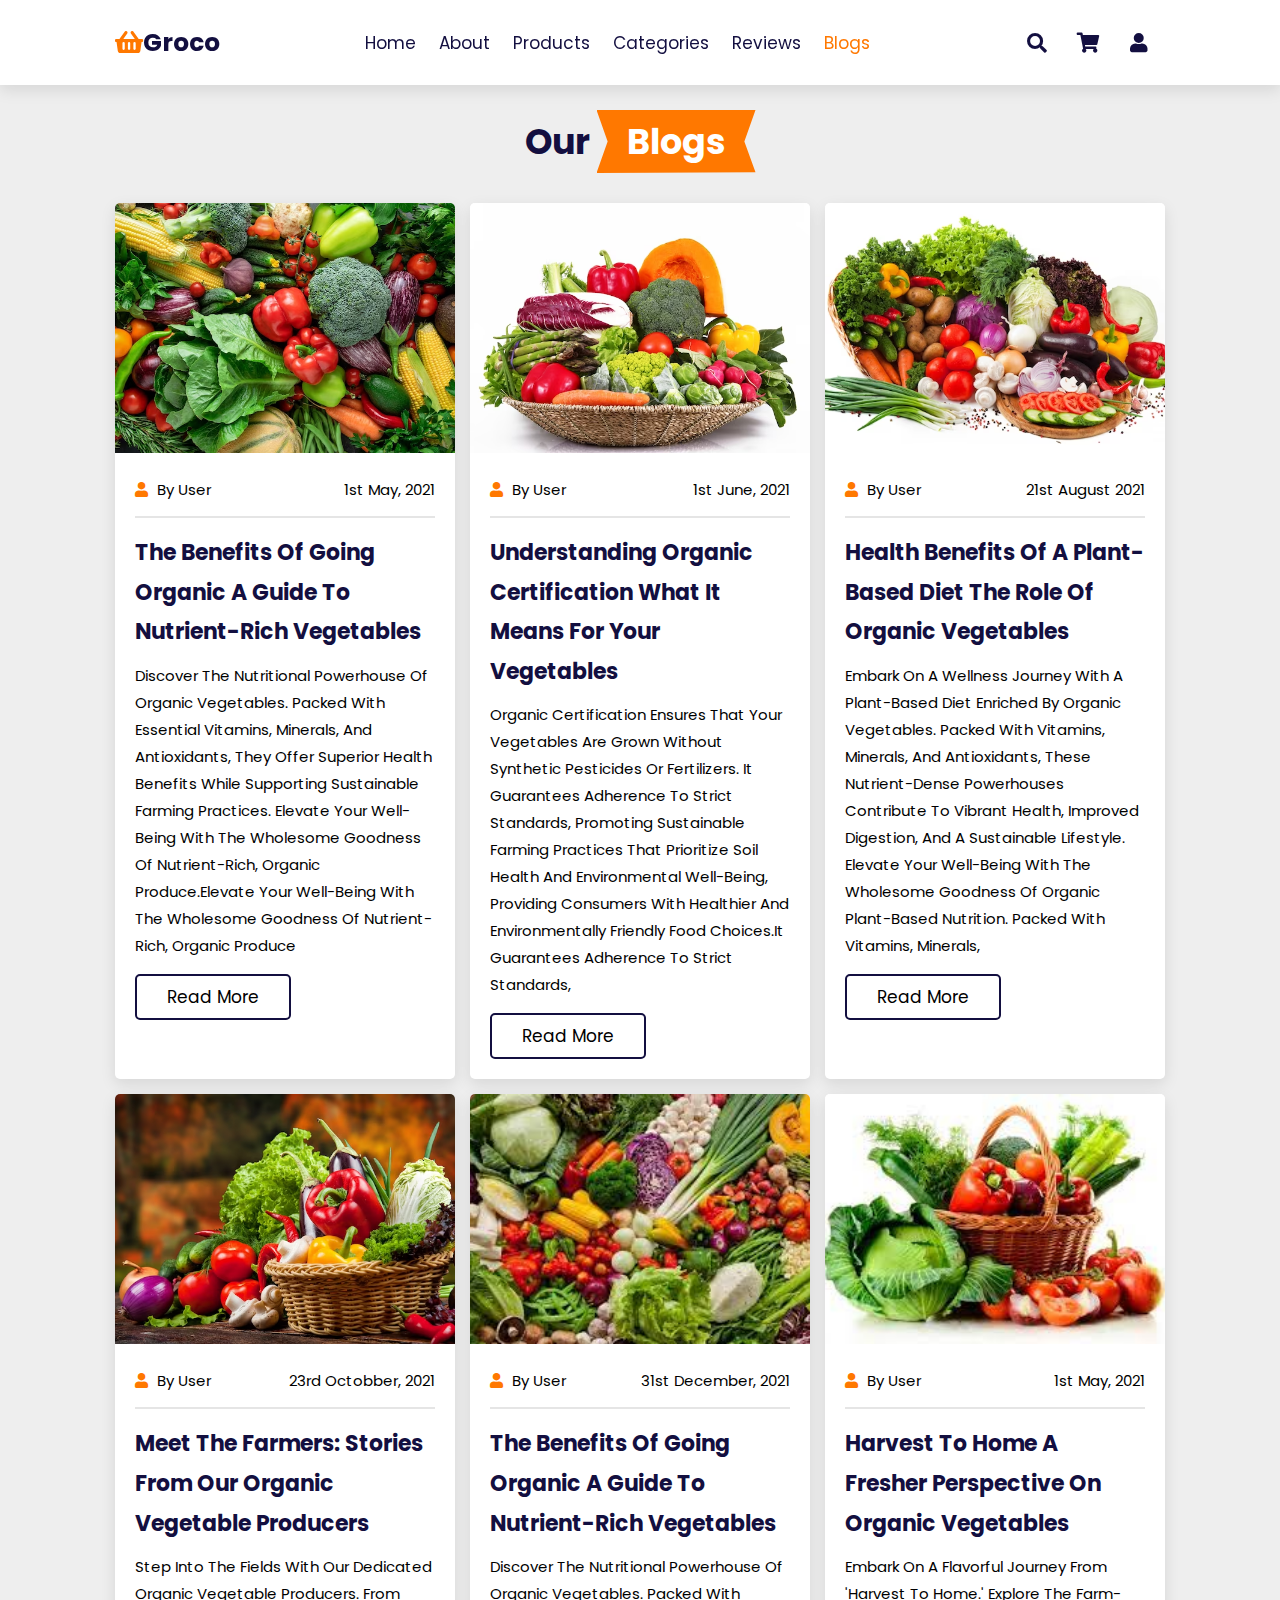
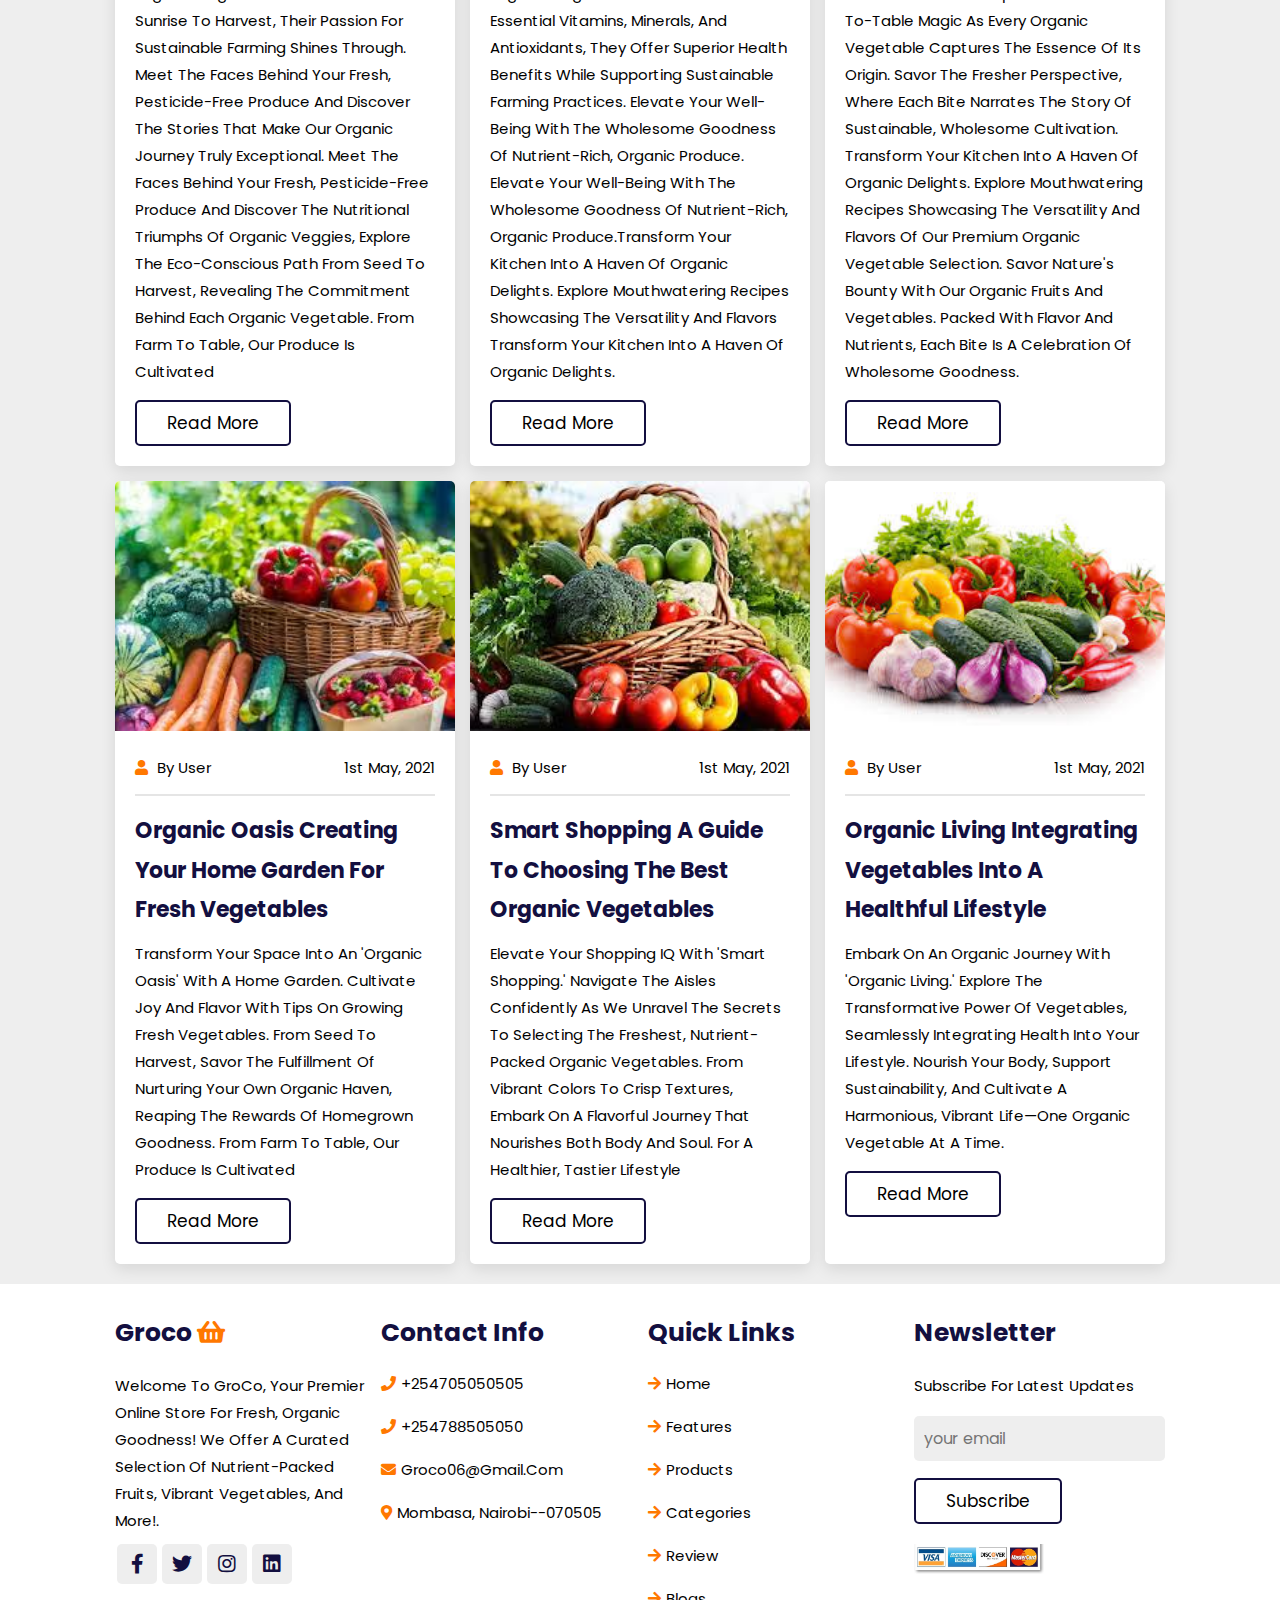
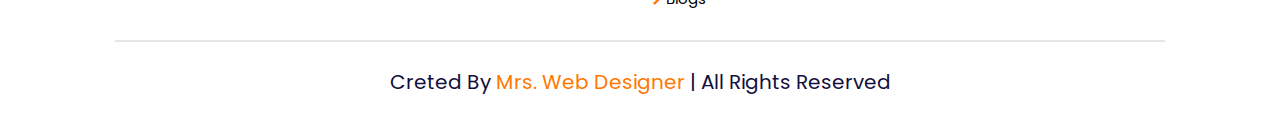
==== commit 05ef314f: "deleted some changes" ====
--- a/blog.html
+++ b/blog.html
@@ -109,7 +109,7 @@
       <div class="content">
         <div class="icons">
           <a href="#"> <i class="fas fa-user"></i> by user </a>
-          <a href="#"> <i class="fas fa-calender"></i> 1st may, 2021 </a>
+          <a href="#"> <i class="fas fa-calender"></i> 1st june, 2021 </a>
         </div>
         <h3>Understanding Organic Certification What It Means for Your Vegetables</h3>
         <p>Organic certification ensures that your vegetables are grown without synthetic 
@@ -126,7 +126,7 @@
       <div class="content">
         <div class="icons">
           <a href="#"> <i class="fas fa-user"></i> by user </a>
-          <a href="#"> <i class="fas fa-calender"></i> 1st may, 2021 </a>
+          <a href="#"> <i class="fas fa-calender"></i> 21st August 2021 </a>
         </div>
         <h3>Health Benefits of a Plant-Based Diet The Role of Organic Vegetables</h3>
         <p>Embark on a wellness journey with a plant-based diet enriched by 
@@ -143,7 +143,7 @@
       <div class="content">
         <div class="icons">
           <a href="#"> <i class="fas fa-user"></i> by user </a>
-          <a href="#"> <i class="fas fa-calender"></i> 1st may, 2021 </a>
+          <a href="#"> <i class="fas fa-calender"></i> 23rd octobber, 2021 </a>
         </div>
         <h3>Meet the Farmers: Stories from Our Organic Vegetable Producers</h3>
         <p>Step into the fields with our dedicated organic vegetable producers. 
@@ -164,7 +164,7 @@
           <div class="content">
             <div class="icons">
               <a href="#"> <i class="fas fa-user"></i> by user </a>
-              <a href="#"> <i class="fas fa-calender"></i> 1st may, 2021 </a>
+              <a href="#"> <i class="fas fa-calender"></i> 31st december, 2021 </a>
             </div>
             <h3>The Benefits of Going Organic A Guide to Nutrient-Rich Vegetables</h3>
             <p>Discover the nutritional powerhouse of organic vegetables.
--- a/grocery.css
+++ b/grocery.css
@@ -55,8 +55,8 @@
   padding: .8rem 3rem;
   font-size: 1.7rem;
   border-radius: .5rem;
-  border: .2rem solid var(--orange);
-  color: var(--orange);
+  border: .2rem solid var(--black);
+  color: var(--light-color);
   cursor: pointer;  
   background: none;
 }
@@ -64,6 +64,45 @@
     background: var(--orange);
     color: #fff;
 }
+.btns{
+  display: inline-block;
+  border-radius: .5rem;
+  border: none;
+  color: #FFFFFF;
+  text-align: center;
+  font-size: 18px;
+  padding: .8rem 3rem;
+  border: .2rem solid var(--orange);
+  width: 200px;
+  transition: all 0.5s;
+  cursor: pointer;
+  margin: 5px;
+}
+.btns span {
+  cursor: pointer;
+  display: inline-block;
+  position: relative;
+  transition: 0.5s;
+}
+
+.btns span:after {
+  content: '\00bb';
+  position: absolute;
+  opacity: 0;
+  top: 0;
+  right: -20px;
+  transition: 1.5s;
+}
+
+.btns:hover span {
+  padding-right: 10px;
+}
+
+.btns:hover span:after {
+  opacity: 1;
+  right: 0;
+}
+
 .header {
   position: fixed;
   top:0; left: 0; right: 0;
@@ -249,20 +288,20 @@
   background: linear-gradient(rgba(0, 0, 0, 0.5), rgba(0, 0, 0, 0.5)),url(images/banner2.jpg) no-repeat; 
   background-position: center;
   background-size: cover;
-  padding-top: 17rem;
-  padding-bottom: 10rem; 
+  padding-top: 23rem;
+  padding-bottom: 15rem; 
 }
 .home .content {
   text-align: center;
   width: 60rem;  
 }
 .home .content h3 {
-    color: var(--light-color);
+    color: var(--orange);
     font-size: 3rem;
   
 }
-.home .content h3 span{
-    color: var(--orange);
+.home .content h3 .organ{
+    color: #fff;
 }
 .home .content p {
     color: #fff;
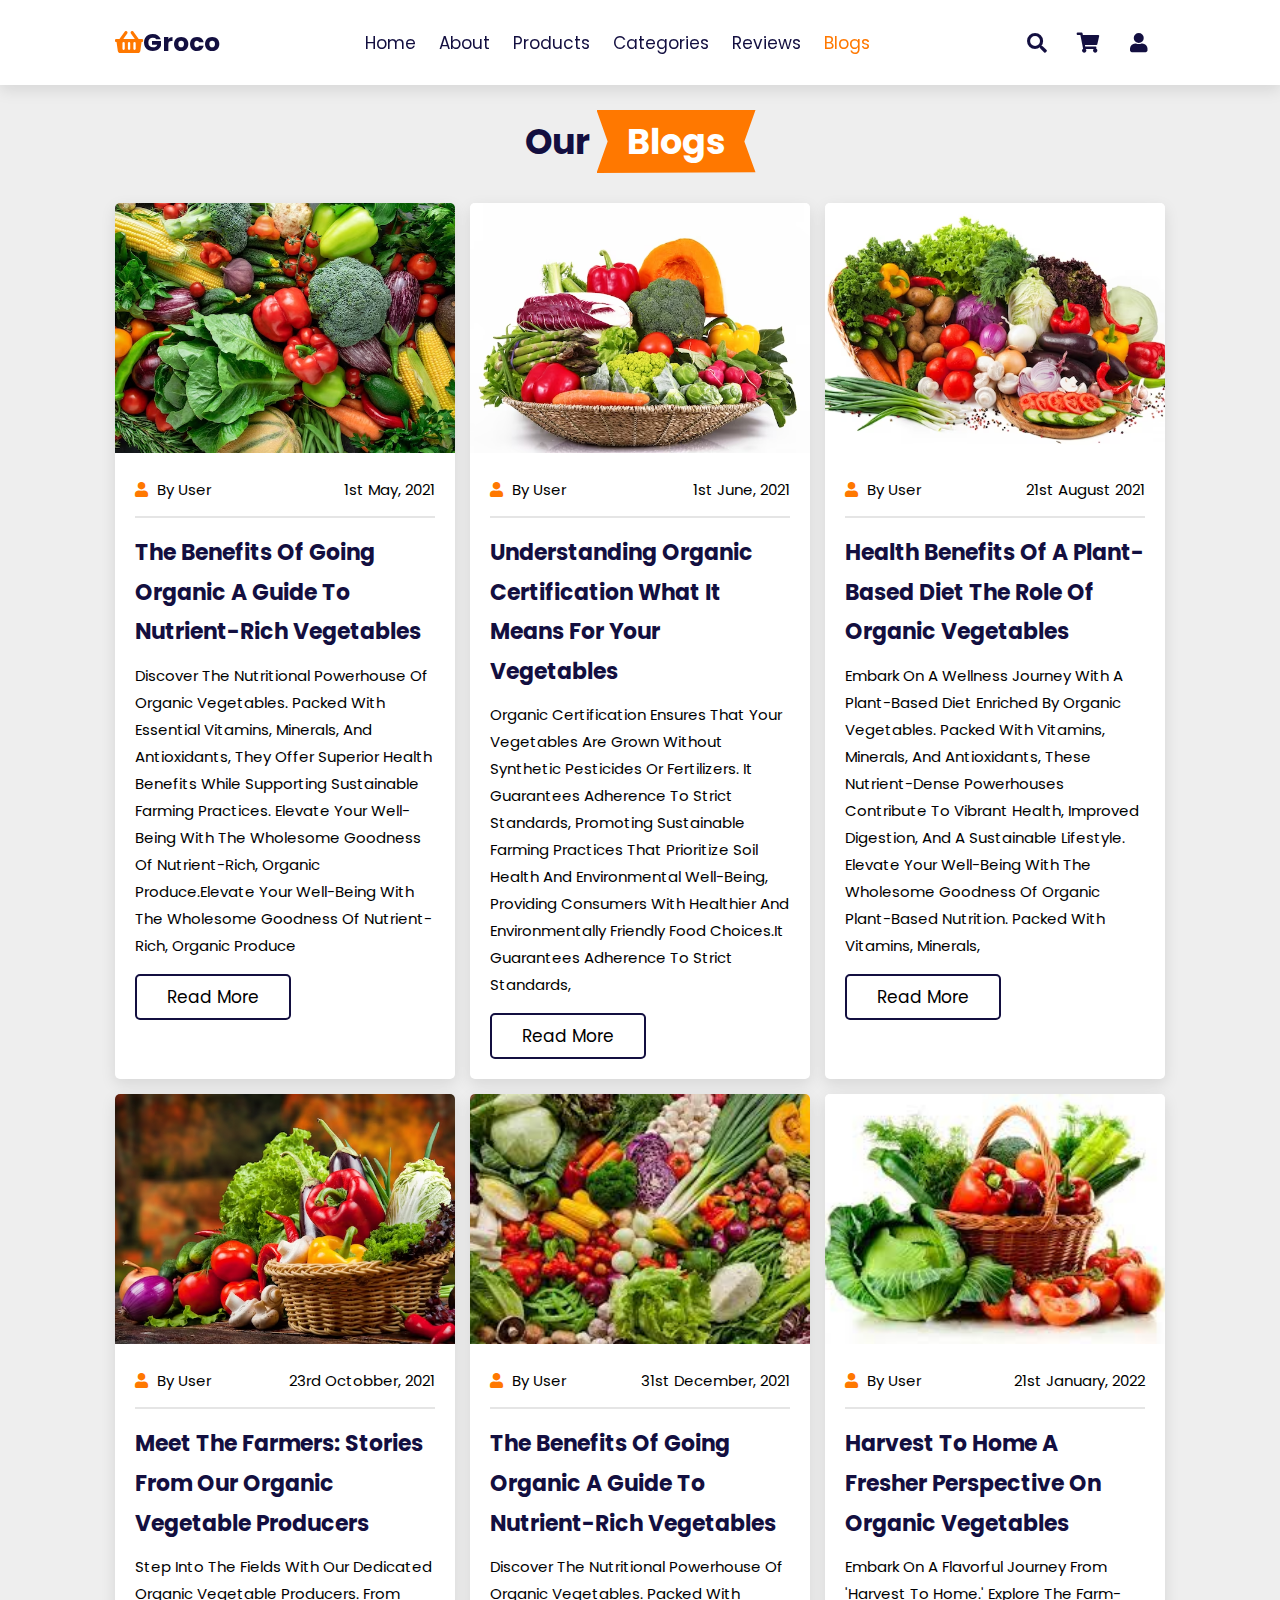
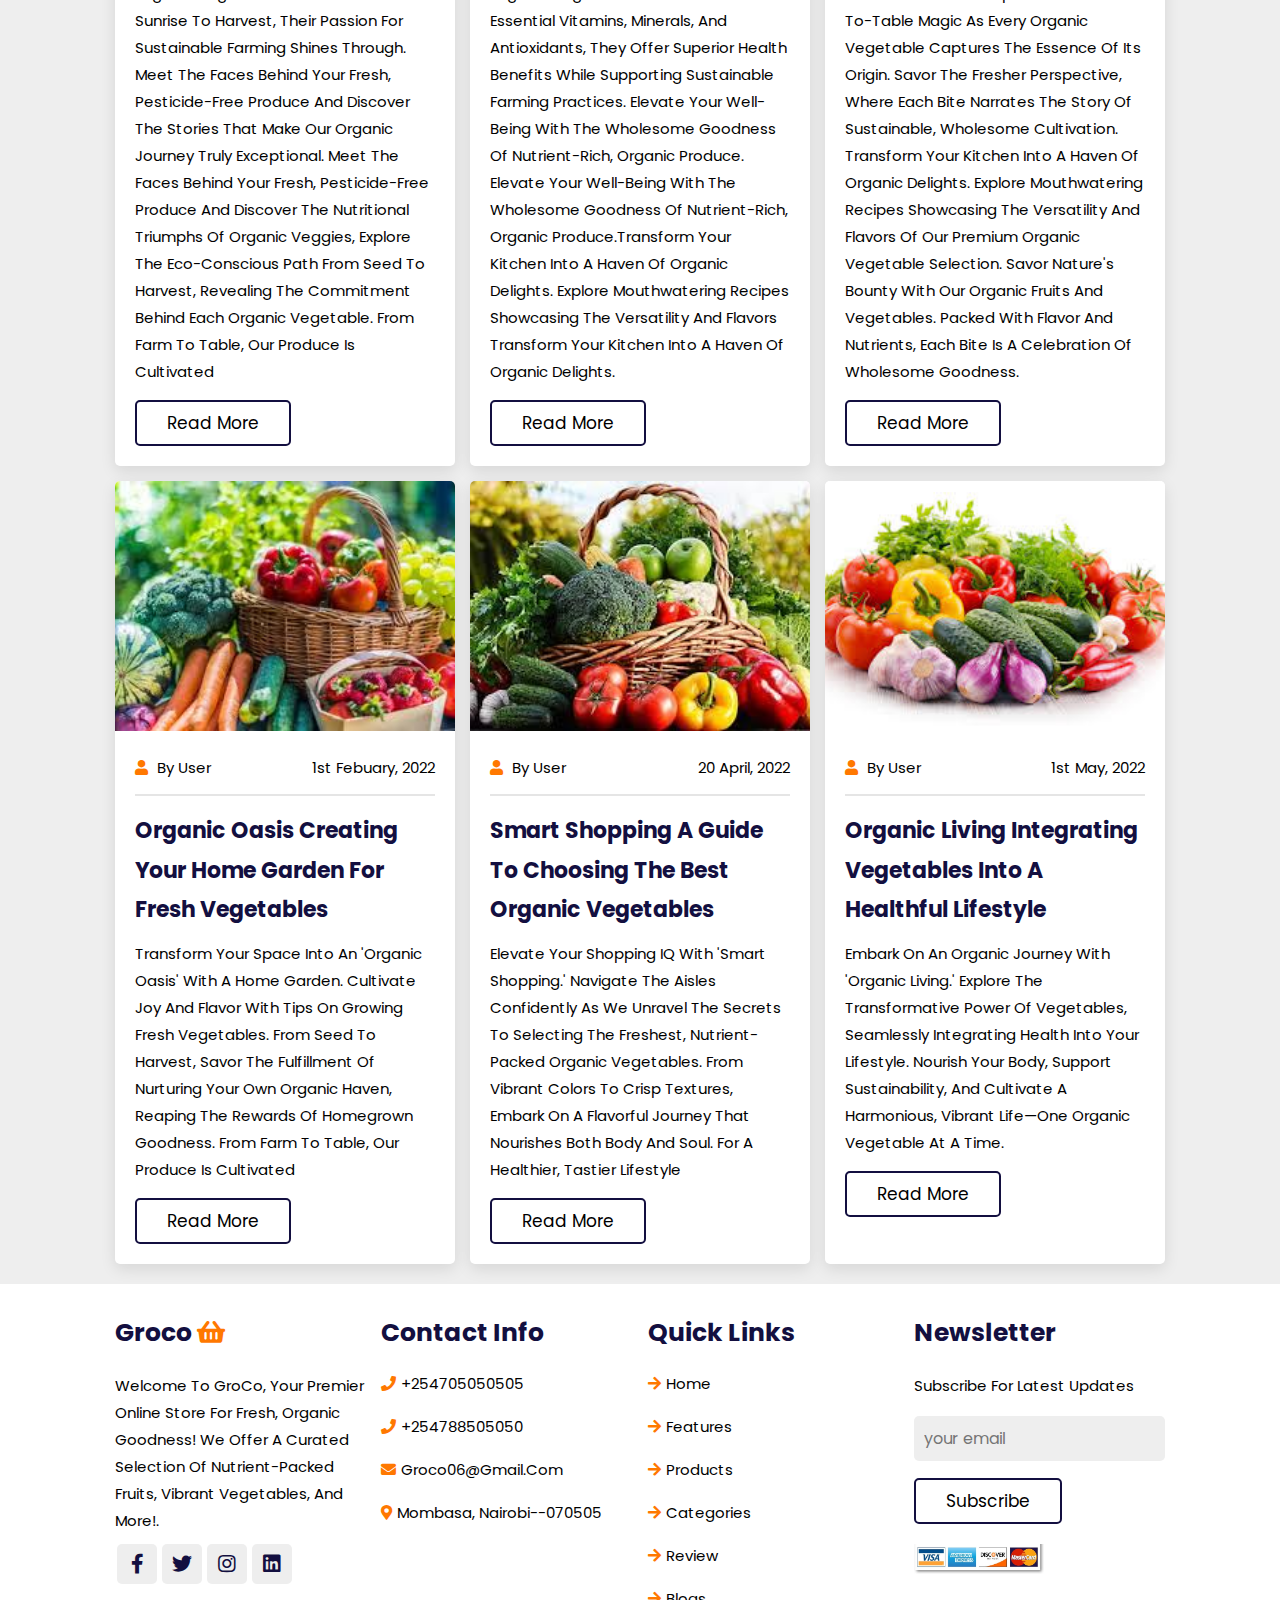
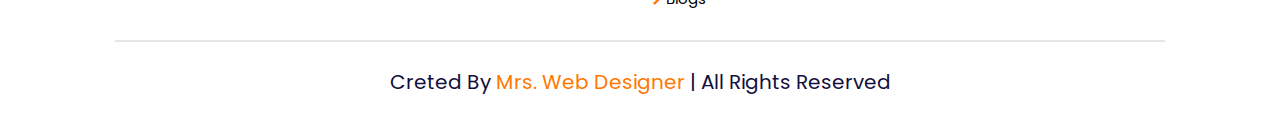
==== commit da57b68b: "added some changes" ====
--- a/blog.html
+++ b/blog.html
@@ -184,7 +184,7 @@
           <div class="content">
             <div class="icons">
               <a href="#"> <i class="fas fa-user"></i> by user </a>
-              <a href="#"> <i class="fas fa-calender"></i> 1st may, 2021 </a>
+              <a href="#"> <i class="fas fa-calender"></i> 21st january, 2022</a>
             </div>
             <h3>Harvest to Home A Fresher Perspective on Organic Vegetables</h3>
             <p>Embark on a flavorful journey from 'Harvest to Home.' 
@@ -208,7 +208,7 @@
           <div class="content">
             <div class="icons">
               <a href="#"> <i class="fas fa-user"></i> by user </a>
-              <a href="#"> <i class="fas fa-calender"></i> 1st may, 2021 </a>
+              <a href="#"> <i class="fas fa-calender"></i> 1st febuary, 2022 </a>
             </div>
             <h3>Organic Oasis Creating Your Home Garden for Fresh Vegetables</h3>
             <p>Transform your space into an 'Organic Oasis' with a home garden.
@@ -225,7 +225,7 @@
           <div class="content">
             <div class="icons">
               <a href="#"> <i class="fas fa-user"></i> by user </a>
-              <a href="#"> <i class="fas fa-calender"></i> 1st may, 2021 </a>
+              <a href="#"> <i class="fas fa-calender"></i> 20 April, 2022 </a>
             </div>
             <h3>Smart Shopping A Guide to Choosing the Best Organic Vegetables</h3>
             <p>Elevate your shopping IQ with 'Smart Shopping.' 
@@ -243,7 +243,7 @@
             <div class="content">
               <div class="icons">
                 <a href="#"> <i class="fas fa-user"></i> by user </a>
-                <a href="#"> <i class="fas fa-calender"></i> 1st may, 2021 </a>
+                <a href="#"> <i class="fas fa-calender"></i> 1st may, 2022 </a>
               </div>
               <h3>Organic Living Integrating Vegetables into a Healthful Lifestyle</h3>
               <p>Embark on an organic journey with 'Organic Living.' 
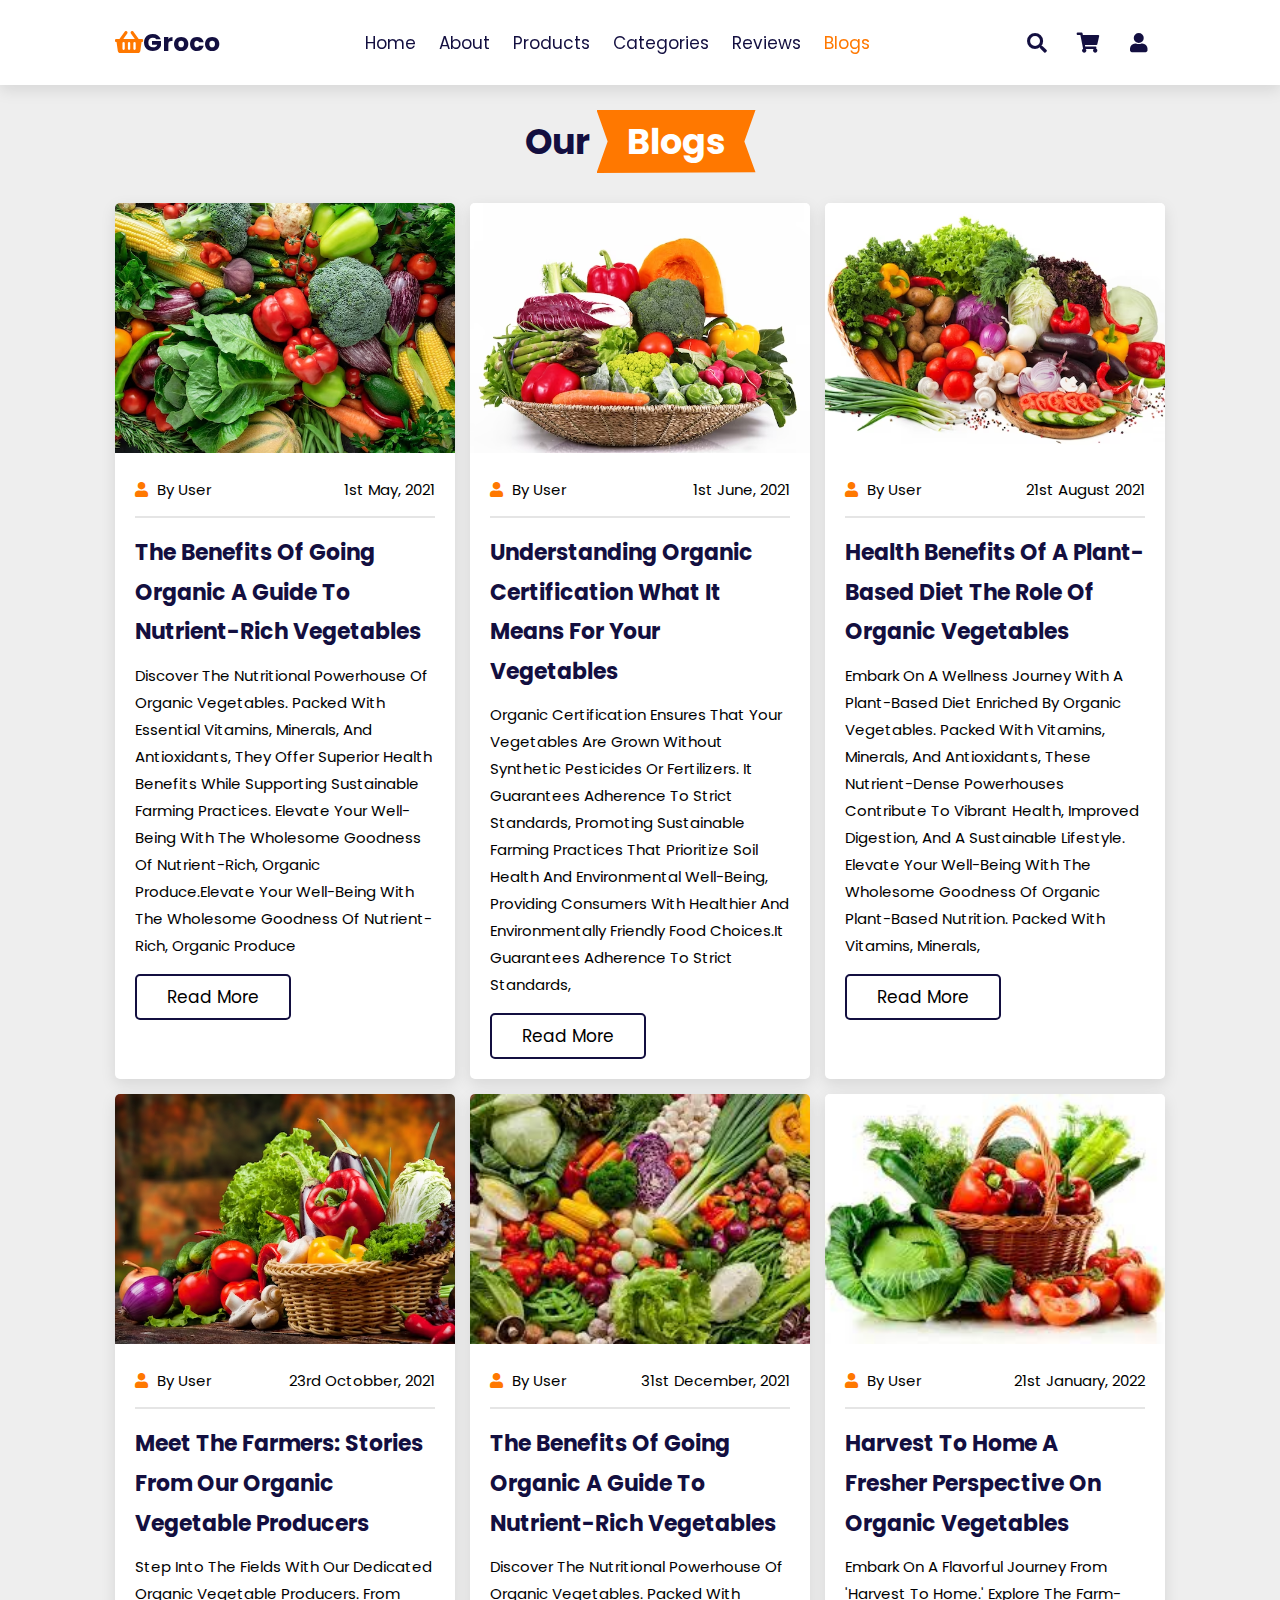
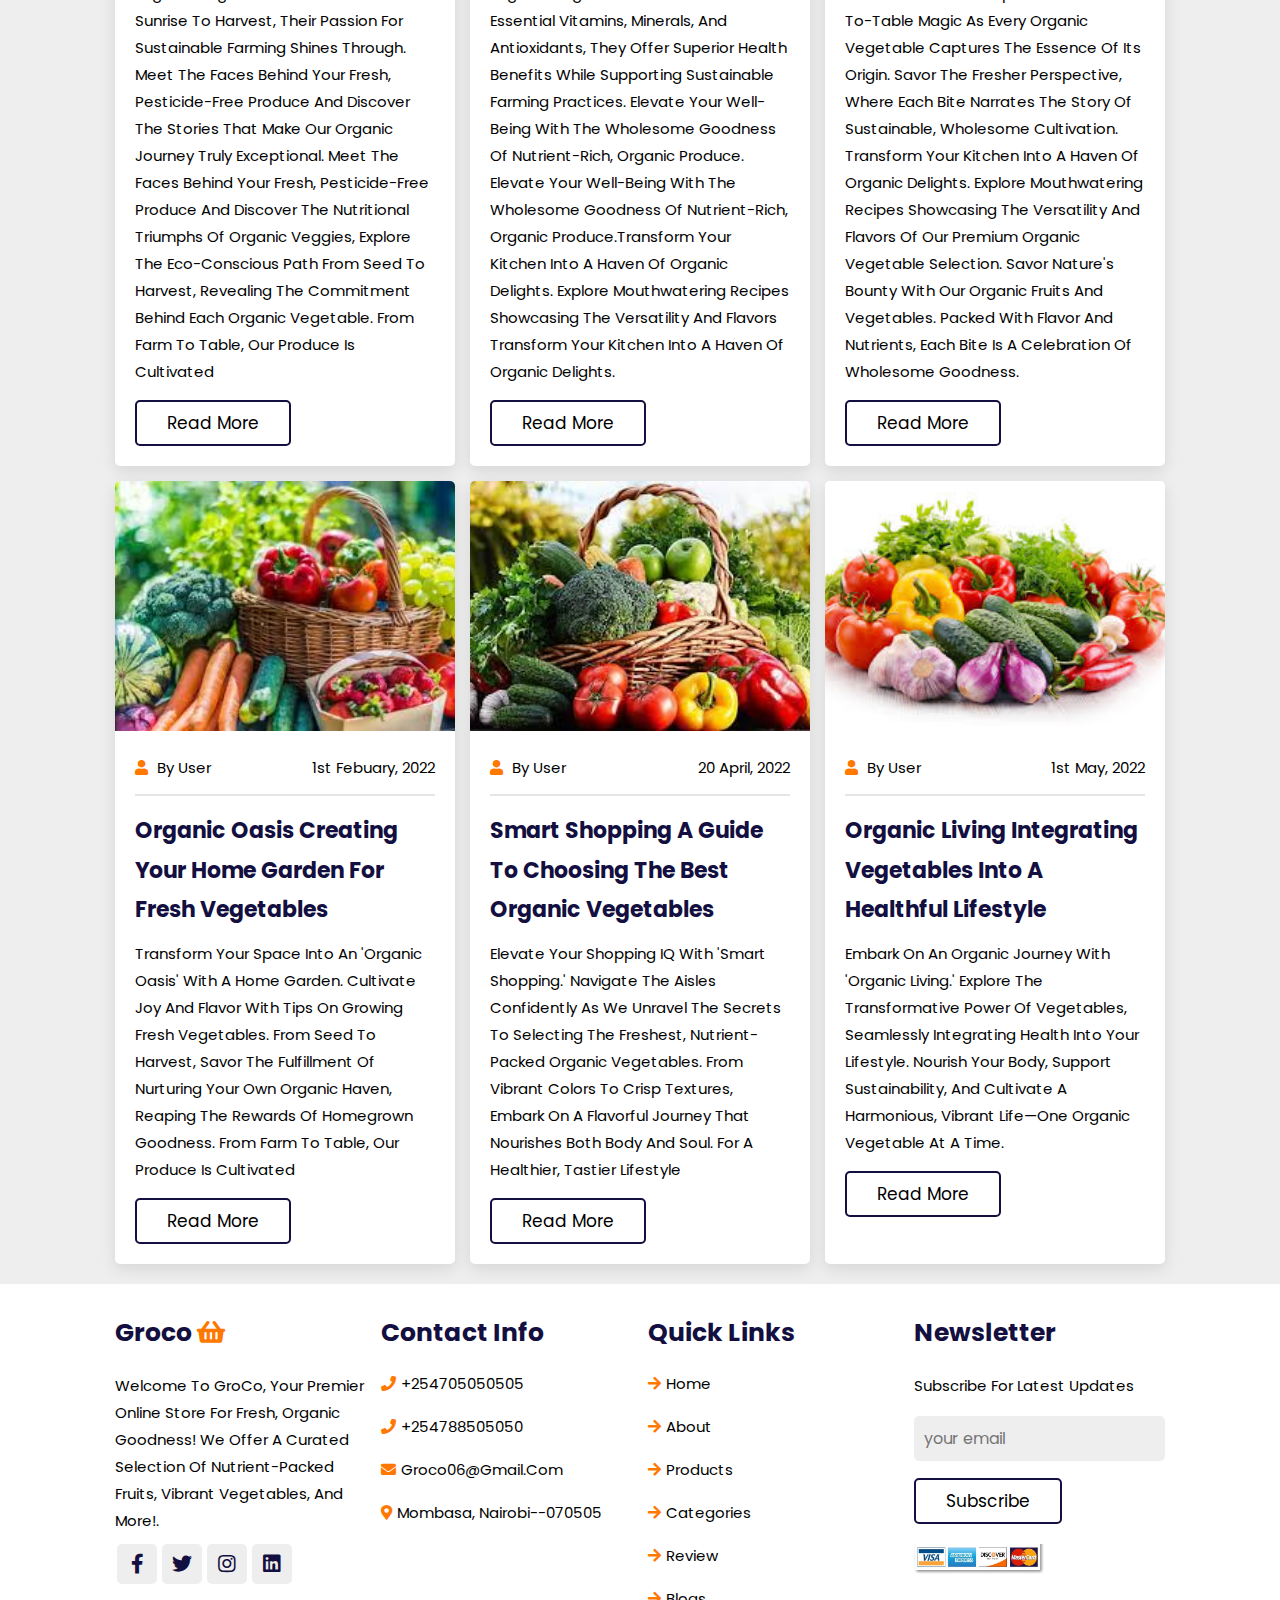
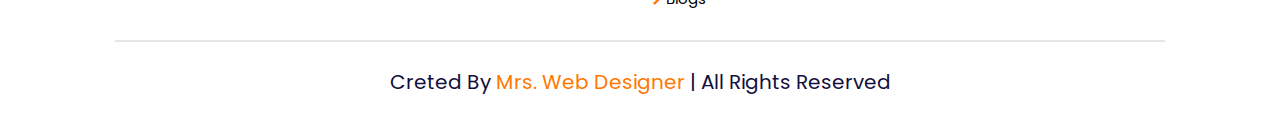
==== commit f241e7a6: "added some links" ====
--- a/blog.html
+++ b/blog.html
@@ -277,7 +277,7 @@
       organic goodness! We offer a curated selection of nutrient-packed 
       fruits, vibrant vegetables, and more!.</p>
       <div class="share">
-       <a href="#" class="fab fa-facebook-f"></a>
+       <a href="https://www.facebook.com/login/" class="fab fa-facebook-f" target="_blank"></a>
        <a href="#" class="fab fa-twitter"></a>
        <a href="#" class="fab fa-instagram"></a>
        <a href="#" class="fab fa-linkedin"></a>
@@ -294,12 +294,12 @@
 
     <div class="box">
       <h3>Quick links</h3>
-     <a href="#" class="links"><i class="fas fa-arrow-right"></i>home</a>
-     <a href="#" class="links"><i class="fas fa-arrow-right"></i>features</a>
-     <a href="#" class="links"><i class="fas fa-arrow-right"></i>products</a>
-     <a href="#" class="links"><i class="fas fa-arrow-right"></i>categories</a>
-     <a href="#" class="links"><i class="fas fa-arrow-right"></i>review</a>
-     <a href="#" class="links"><i class="fas fa-arrow-right"></i>blogs</a>
+      <a href="./index.html" class="links"><i class="fas fa-arrow-right"></i>home</a>
+      <a href="./features.html" class="links"><i class="fas fa-arrow-right"></i>about</a>
+      <a href="./grocery.html" class="links"><i class="fas fa-arrow-right"></i>products</a>
+      <a href="./categories.html" class="links"><i class="fas fa-arrow-right"></i>categories</a>
+      <a href="./reviews.html" class="links"><i class="fas fa-arrow-right"></i>review</a>
+      <a href="./blog.html" class="links"><i class="fas fa-arrow-right"></i>blogs</a>
      
     </div>
 
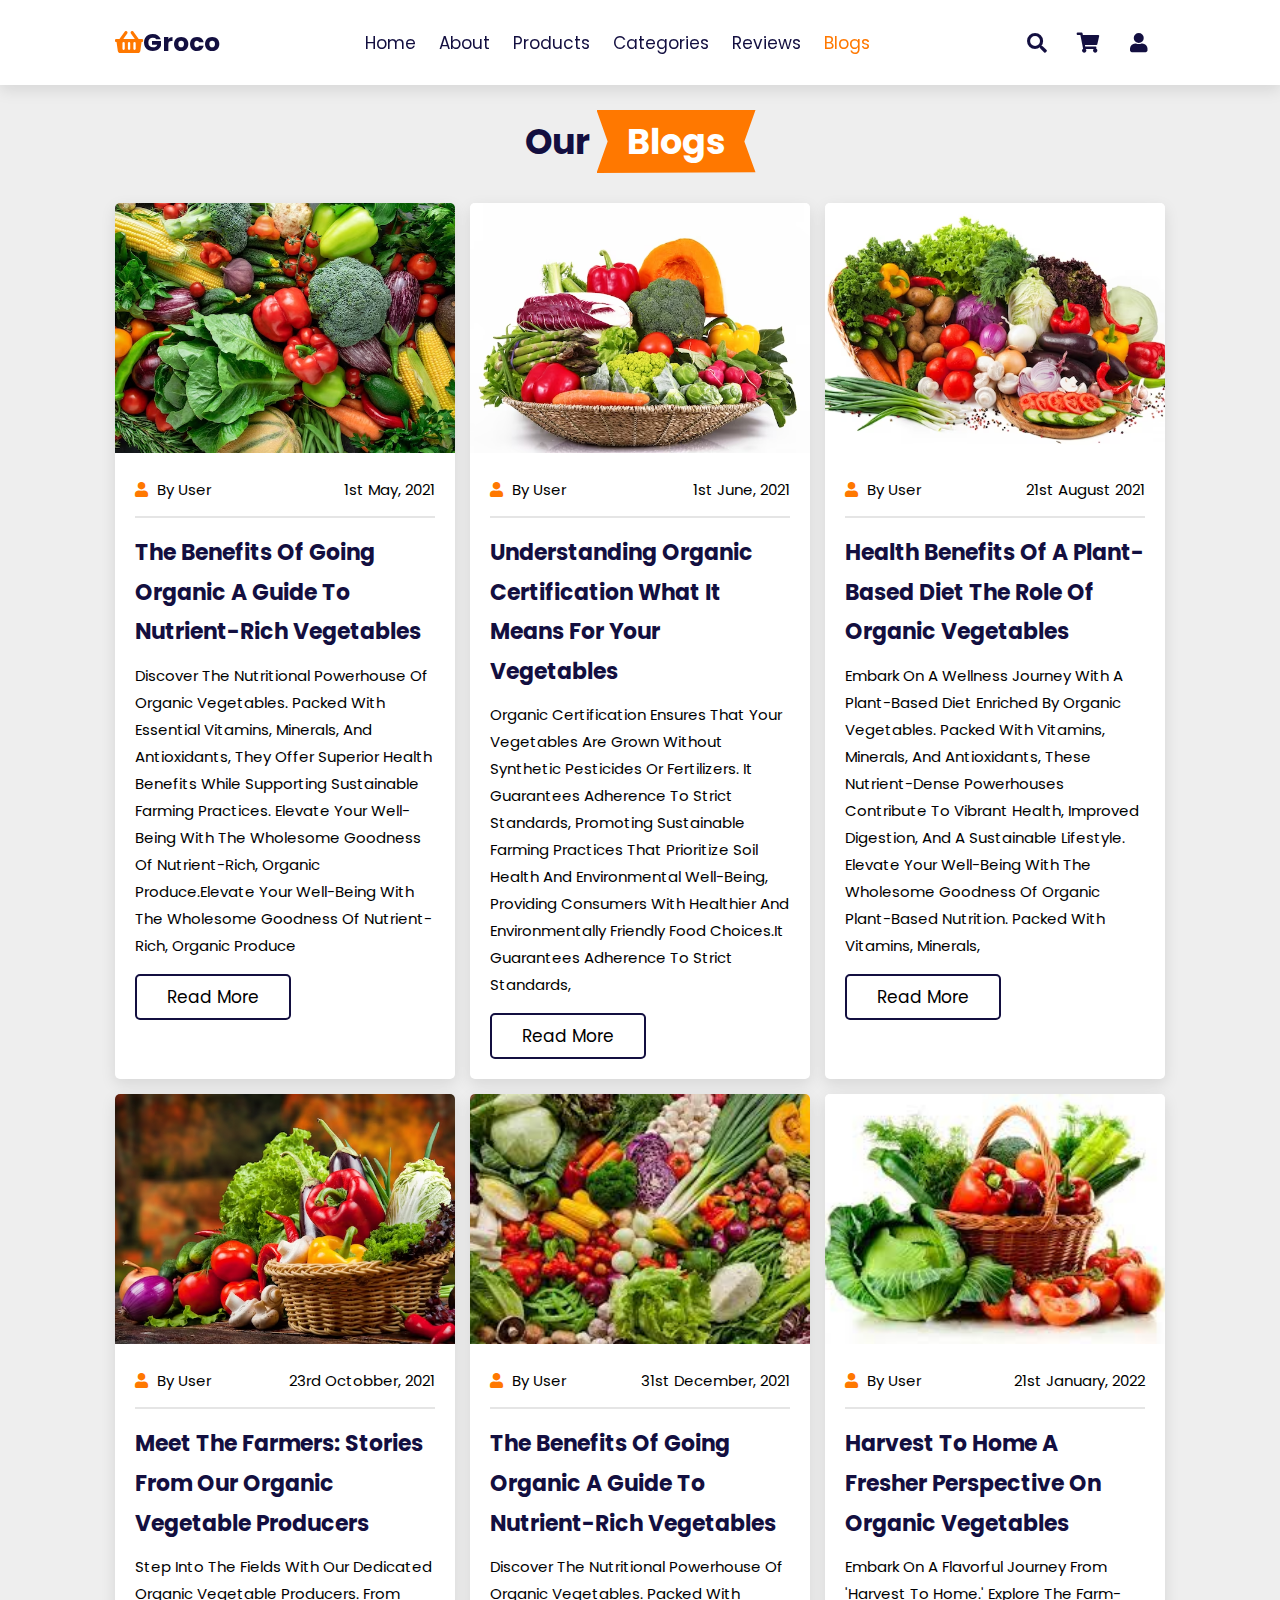
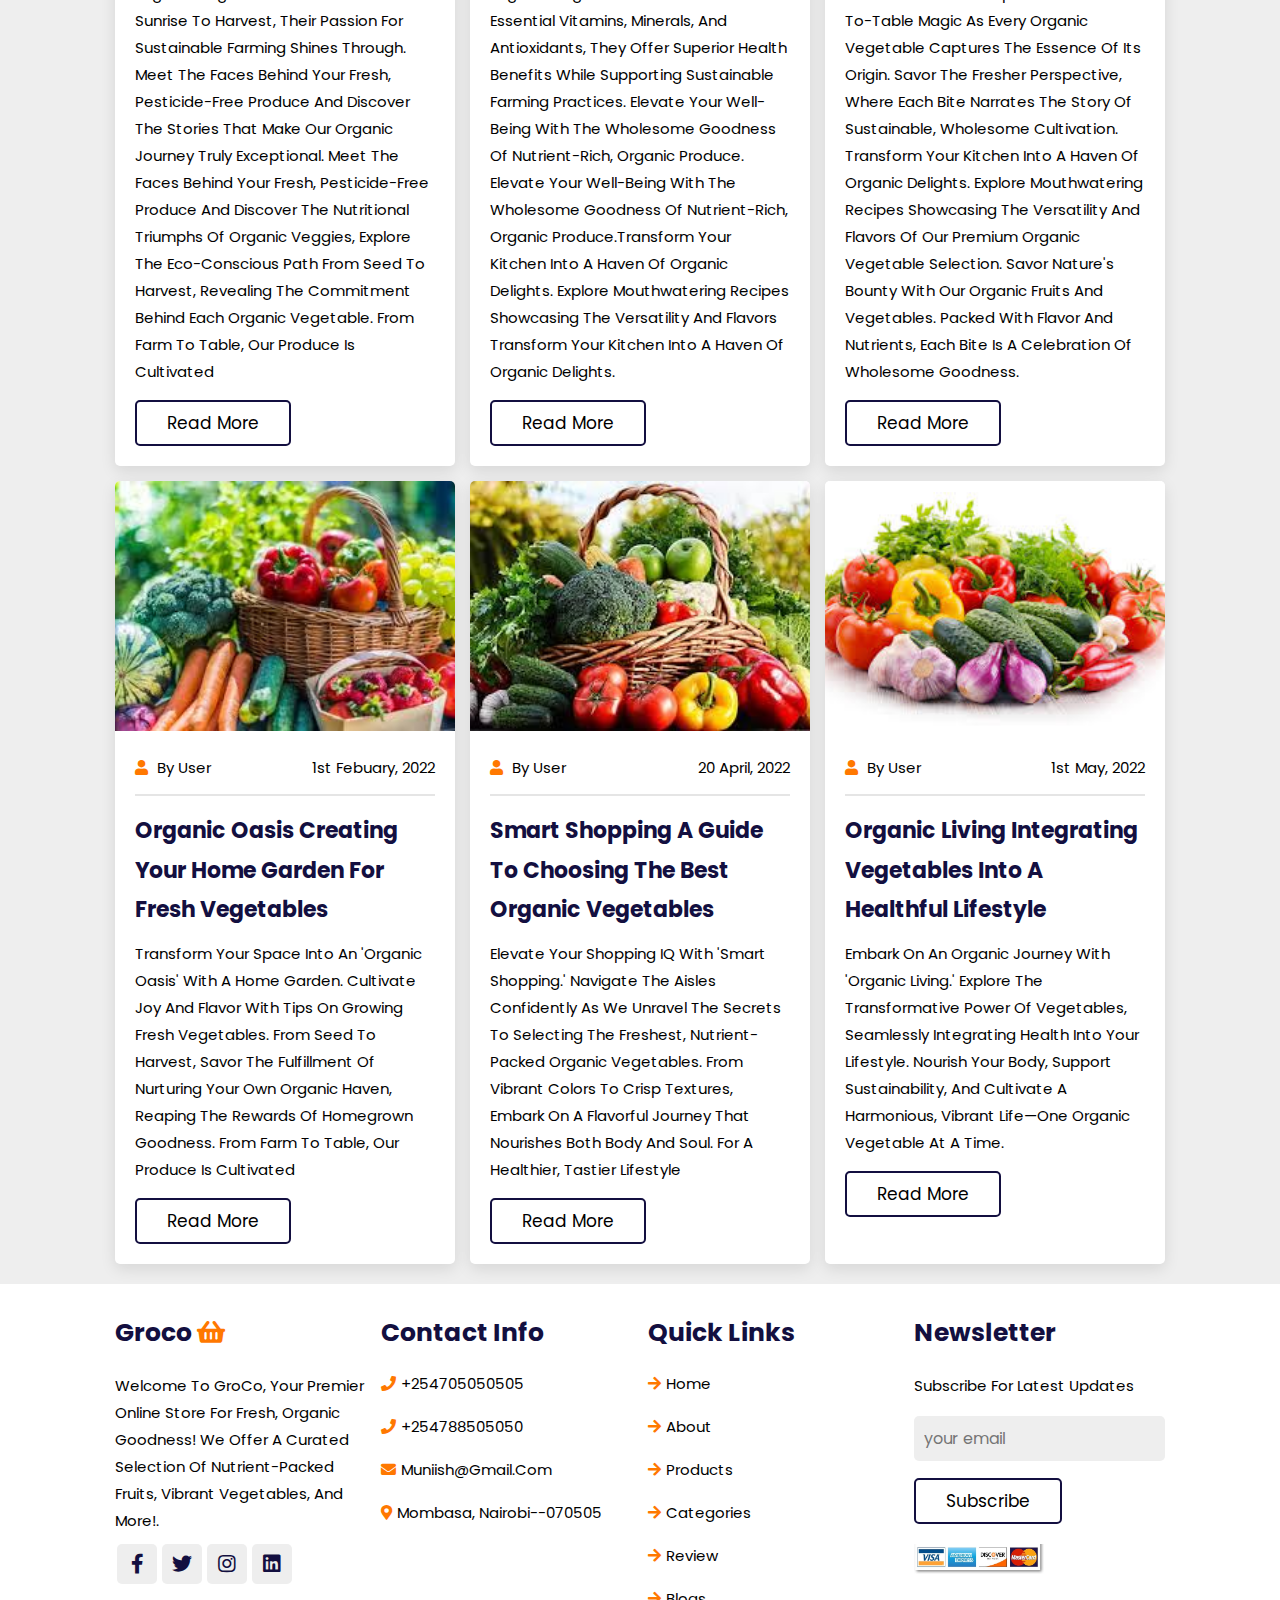
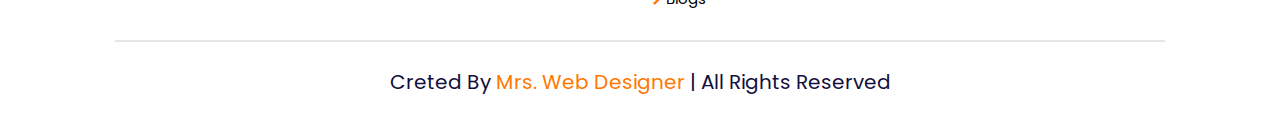
==== commit c27addda: "added some links" ====
--- a/blog.html
+++ b/blog.html
@@ -278,18 +278,18 @@
       fruits, vibrant vegetables, and more!.</p>
       <div class="share">
        <a href="https://www.facebook.com/login/" class="fab fa-facebook-f" target="_blank"></a>
-       <a href="#" class="fab fa-twitter"></a>
-       <a href="#" class="fab fa-instagram"></a>
-       <a href="#" class="fab fa-linkedin"></a>
+       <a href="https://twitter.com/i/flow/login" target="_blank" class="fab fa-twitter"></a>
+       <a href="https://www.instagram.com/accounts/login/" target="_blank" class="fab fa-instagram"></a>
+       <a href="https://www.linkedin.com/company/login/" target="_blank" class="fab fa-linkedin"></a>
       </div>
     </div>
 
     <div class="box">
       <h3>contact info</h3>
-     <a href="#" class="links"><i class="fas fa-phone"></i>+254705050505</a>
-     <a href="#" class="links"><i class="fas fa-phone"></i>+254788505050</a>
-     <a href="#" class="links"><i class="fas fa-envelope"></i>groco06@gmail.com</a>
-     <a href="#" class="links"><i class="fas fa-map-marker-alt"></i>Mombasa, Nairobi--070505</a>
+     <a class="links"><i class="fas fa-phone"></i>+254705050505</a>
+     <a class="links"><i class="fas fa-phone"></i>+254788505050</a>
+     <a href="https://accounts.google.com/v3/signin/identifier?continue=https%3A%2F%2Fmail.google.com%2Fmail%2Fu%2F0%2F&emr=1&followup=https%3A%2F%2Fmail.google.com%2Fmail%2Fu%2F0%2F&ifkv=ASKXGp15_FXkhKuYsOzdYVqsfHTfqHT9bjMeE0r5cxJAUHcgPiDcLiLF7ARStUMpCxcRbHGg9-Xe&osid=1&passive=1209600&service=mail&flowName=GlifWebSignIn&flowEntry=ServiceLogin&dsh=S17710161%3A1702918847259679&theme=glif" target="_blank" class="links"><i class="fas fa-envelope"></i>muniish@gmail.com</a>
+     <a href="https://www.google.com/maps/d/viewer?mid=1gPZgfHsrHQtiGXDDlv1_yP7EbwU&hl=en_US&ll=-4.025677999999988%2C39.719793&z=17" target="_blank" class="links"><i class="fas fa-map-marker-alt"></i>Mombasa, Nairobi--070505</a>
     </div>
 
     <div class="box">
